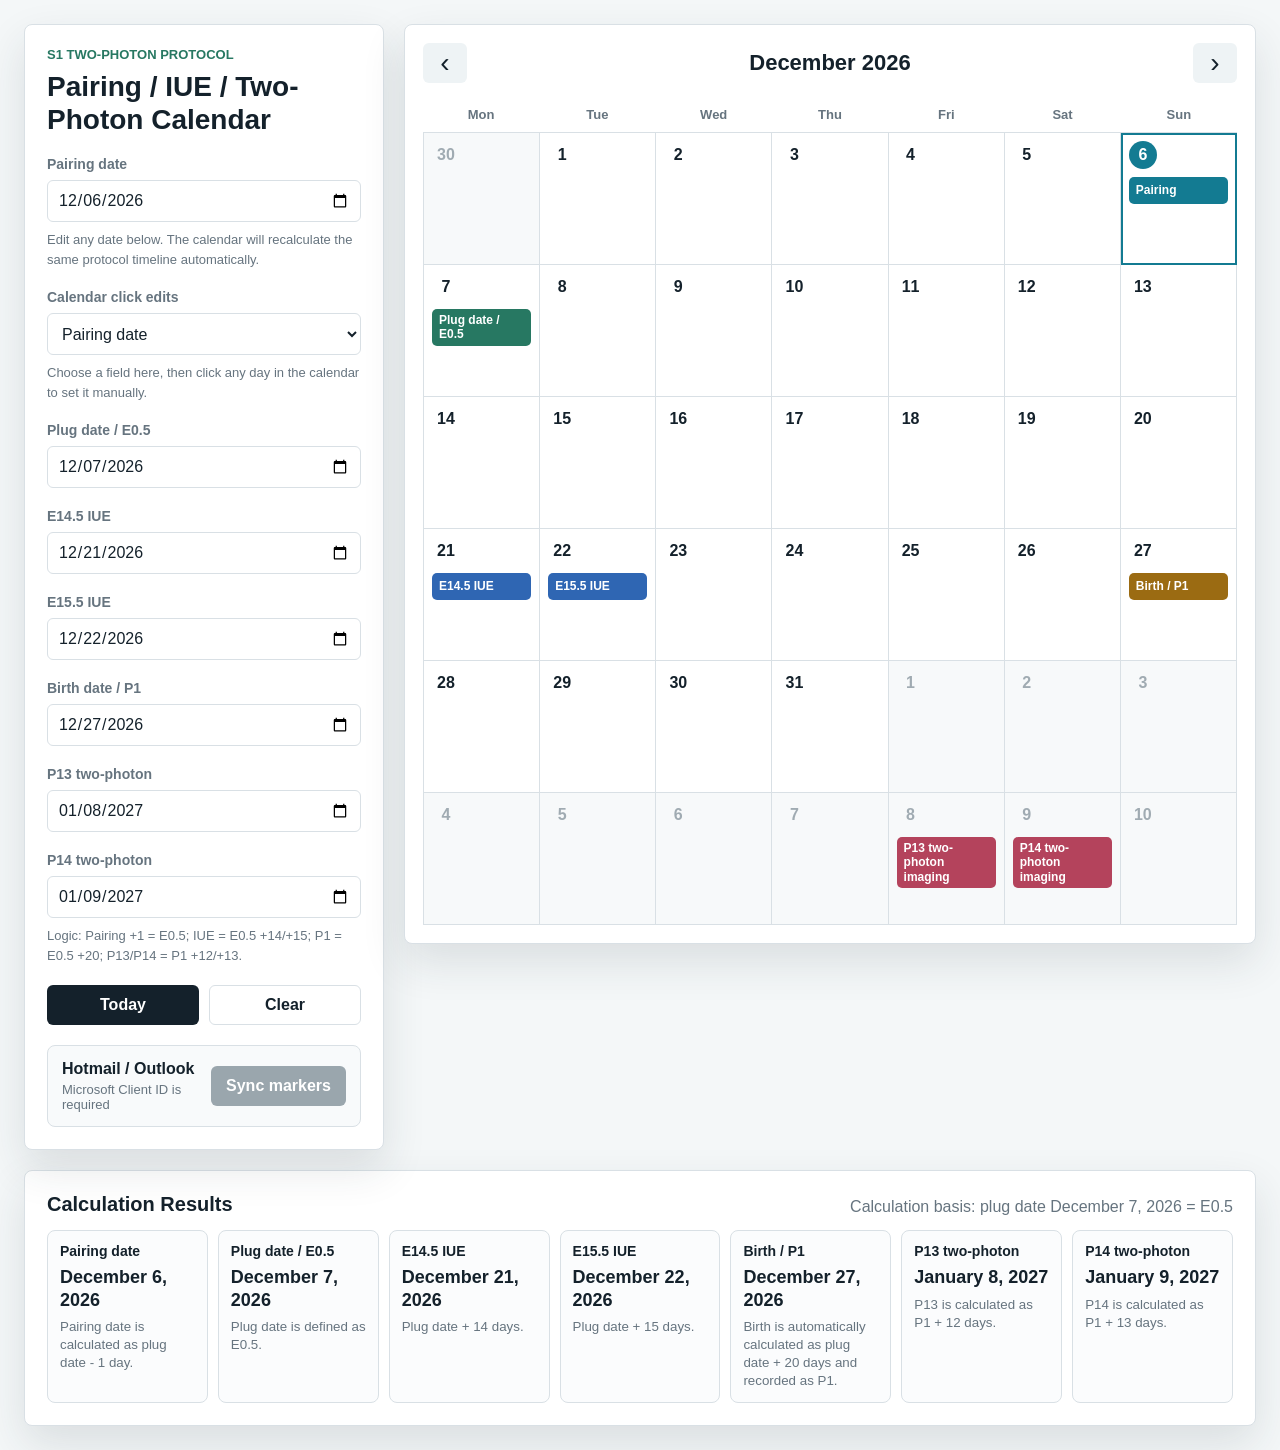
==== protocol-calendar/index.html @ c6e26c34 "Add calendar click date selection" ====
<!doctype html>
<html lang="en">
  <head>
    <meta charset="utf-8">
    <meta name="viewport" content="width=device-width, initial-scale=1">
    <title>Pairing / IUE / Two-Photon Calendar</title>
    <link rel="stylesheet" href="./style.css?v=20260629-calendarpick">
    <script defer src="https://alcdn.msauth.net/browser/2.38.4/js/msal-browser.min.js"></script>
    <script defer src="./calendar-config.js?v=20260629-calendarpick"></script>
    <script defer src="./calendar.js?v=20260629-calendarpick"></script>
  </head>
  <body>
    <main class="app-shell">
      <section class="workspace">
        <aside class="control-panel" aria-label="Experiment date settings">
          <div class="brand-block">
            <p class="eyebrow">S1 two-photon protocol</p>
            <h1>Pairing / IUE / Two-Photon Calendar</h1>
          </div>

          <div class="field-group" id="pairingField">
            <label class="field-label" for="pairingDate">Pairing date</label>
            <input class="date-input" type="date" id="pairingDate">
            <p class="hint">Edit any date below. The calendar will recalculate the same protocol timeline automatically.</p>
          </div>

          <div class="field-group">
            <label class="field-label" for="editTarget">Calendar click edits</label>
            <select class="date-input" id="editTarget">
              <option value="-1">Pairing date</option>
              <option value="0">Plug date / E0.5</option>
              <option value="14">E14.5 IUE</option>
              <option value="15">E15.5 IUE</option>
              <option value="20">Birth date / P1</option>
              <option value="32">P13 two-photon</option>
              <option value="33">P14 two-photon</option>
            </select>
            <p class="hint">Choose a field here, then click any day in the calendar to set it manually.</p>
          </div>

          <div class="field-group">
            <label class="field-label" for="plugDate">Plug date / E0.5</label>
            <input class="date-input" type="date" id="plugDate">
          </div>

          <div class="field-group">
            <label class="field-label" for="iue145Date">E14.5 IUE</label>
            <input class="date-input" type="date" id="iue145Date">
          </div>

          <div class="field-group">
            <label class="field-label" for="iue155Date">E15.5 IUE</label>
            <input class="date-input" type="date" id="iue155Date">
          </div>

          <div class="field-group">
            <label class="field-label" for="birthDate">Birth date / P1</label>
            <input class="date-input" type="date" id="birthDate">
          </div>

          <div class="field-group">
            <label class="field-label" for="p13Date">P13 two-photon</label>
            <input class="date-input" type="date" id="p13Date">
          </div>

          <div class="field-group">
            <label class="field-label" for="p14Date">P14 two-photon</label>
            <input class="date-input" type="date" id="p14Date">
            <p class="hint">Logic: Pairing +1 = E0.5; IUE = E0.5 +14/+15; P1 = E0.5 +20; P13/P14 = P1 +12/+13.</p>
          </div>

          <div class="action-row">
            <button class="primary-button" type="button" id="todayButton">Today</button>
            <button class="secondary-button" type="button" id="clearButton">Clear</button>
          </div>

          <section class="sync-panel" aria-label="Outlook calendar sync">
            <div>
              <h2>Hotmail / Outlook</h2>
              <p id="syncStatus">Not connected</p>
            </div>
            <button class="sync-button" type="button" id="syncButton">Sync markers</button>
          </section>
        </aside>

        <section class="calendar-panel" aria-label="Experiment calendar">
          <header class="calendar-toolbar">
            <button class="icon-button" type="button" id="prevMonth" aria-label="Previous month" title="Previous month">
              <span aria-hidden="true">&lsaquo;</span>
            </button>
            <h2 id="monthTitle"></h2>
            <button class="icon-button" type="button" id="nextMonth" aria-label="Next month" title="Next month">
              <span aria-hidden="true">&rsaquo;</span>
            </button>
          </header>

          <div class="weekday-grid" aria-hidden="true">
            <span>Mon</span>
            <span>Tue</span>
            <span>Wed</span>
            <span>Thu</span>
            <span>Fri</span>
            <span>Sat</span>
            <span>Sun</span>
          </div>
          <div class="calendar-grid" id="calendarGrid" aria-live="polite"></div>
        </section>
      </section>

      <section class="summary-band" aria-label="Calculation results">
        <div class="summary-header">
          <h2>Calculation Results</h2>
            <p id="basisText">Edit any protocol date to start calculation.</p>
        </div>
        <div class="result-grid" id="resultGrid"></div>
      </section>
    </main>

    <dialog class="event-dialog" id="eventDialog">
      <button class="dialog-close" type="button" id="closeDialog" aria-label="Close" title="Close">×</button>
      <p class="dialog-type" id="dialogType"></p>
      <h2 id="dialogTitle"></h2>
      <p id="dialogDate"></p>
      <p id="dialogRule"></p>
    </dialog>
  </body>
</html>
---- protocol-calendar/style.css ----
:root {
  color-scheme: light;
  --ink: #14212b;
  --muted: #66747f;
  --line: #d9e0e5;
  --paper: #ffffff;
  --wash: #f4f7f8;
  --field: #eef3f5;
  --green: #277862;
  --teal: #137b92;
  --blue: #2f66b3;
  --rose: #b4435c;
  --amber: #9b6b12;
  --shadow: 0 18px 44px rgba(31, 48, 61, 0.12);
}

* {
  box-sizing: border-box;
}

[hidden] {
  display: none !important;
}

body {
  margin: 0;
  min-height: 100vh;
  background: var(--wash);
  color: var(--ink);
  font-family: -apple-system, BlinkMacSystemFont, "Segoe UI", "PingFang SC",
    "Hiragino Sans GB", "Microsoft YaHei", sans-serif;
}

button,
input,
select {
  font: inherit;
}

.app-shell {
  width: min(1440px, 100%);
  margin: 0 auto;
  padding: 24px;
}

.workspace {
  display: grid;
  grid-template-columns: minmax(300px, 360px) minmax(0, 1fr);
  gap: 20px;
  align-items: start;
}

.control-panel,
.calendar-panel {
  background: var(--paper);
  border: 1px solid var(--line);
  box-shadow: var(--shadow);
}

.control-panel {
  display: grid;
  gap: 20px;
  padding: 22px;
  border-radius: 8px;
}

.calendar-panel {
  min-width: 0;
  padding: 18px;
  border-radius: 8px;
}

.brand-block h1,
.calendar-toolbar h2,
.summary-header h2,
.sync-panel h2,
.event-dialog h2 {
  margin: 0;
  letter-spacing: 0;
}

.brand-block h1 {
  font-size: 28px;
  line-height: 1.18;
}

.eyebrow {
  margin: 0 0 8px;
  color: var(--green);
  font-size: 13px;
  font-weight: 700;
  text-transform: uppercase;
}

.field-group {
  display: grid;
  gap: 8px;
}

.field-label {
  color: var(--muted);
  font-size: 14px;
  font-weight: 700;
}

.segmented {
  display: grid;
  grid-template-columns: 1fr 1fr;
  gap: 6px;
  padding: 5px;
  border-radius: 8px;
  background: var(--field);
}

.segmented label {
  min-width: 0;
}

.segmented input {
  position: absolute;
  opacity: 0;
  pointer-events: none;
}

.segmented span {
  display: grid;
  min-height: 38px;
  place-items: center;
  border-radius: 6px;
  color: var(--muted);
  font-weight: 700;
  cursor: pointer;
}

.segmented input:checked + span {
  background: var(--paper);
  color: var(--ink);
  box-shadow: 0 1px 7px rgba(21, 35, 45, 0.12);
}

.date-input {
  width: 100%;
  min-height: 42px;
  padding: 8px 10px;
  border: 1px solid var(--line);
  border-radius: 6px;
  background: var(--paper);
  color: var(--ink);
  cursor: pointer;
}

.date-input:focus {
  border-color: var(--teal);
  box-shadow: 0 0 0 3px rgba(19, 123, 146, 0.15);
  outline: none;
}

.hint {
  margin: 0;
  color: var(--muted);
  font-size: 13px;
  line-height: 1.5;
}

.action-row {
  display: grid;
  grid-template-columns: 1fr 1fr;
  gap: 10px;
}

.primary-button,
.secondary-button,
.sync-button,
.icon-button {
  min-height: 40px;
  border: 1px solid transparent;
  border-radius: 6px;
  cursor: pointer;
}

.primary-button,
.sync-button {
  background: var(--ink);
  color: white;
  font-weight: 700;
}

.secondary-button {
  background: var(--paper);
  border-color: var(--line);
  color: var(--ink);
  font-weight: 700;
}

.sync-panel {
  display: grid;
  grid-template-columns: 1fr auto;
  gap: 12px;
  align-items: center;
  padding: 14px;
  border: 1px solid var(--line);
  border-radius: 8px;
  background: #f8fafb;
}

.sync-panel h2 {
  font-size: 16px;
}

.sync-panel p {
  margin: 4px 0 0;
  color: var(--muted);
  font-size: 13px;
}

.sync-button {
  padding: 0 14px;
}

.sync-button:disabled {
  background: #9aa6ad;
  cursor: not-allowed;
}

.calendar-toolbar {
  display: grid;
  grid-template-columns: 44px 1fr 44px;
  gap: 10px;
  align-items: center;
  margin-bottom: 14px;
}

.calendar-toolbar h2 {
  text-align: center;
  font-size: 22px;
}

.icon-button {
  background: var(--field);
  color: var(--ink);
  font-size: 28px;
  line-height: 1;
}

.weekday-grid,
.calendar-grid {
  display: grid;
  grid-template-columns: repeat(7, minmax(0, 1fr));
}

.weekday-grid {
  color: var(--muted);
  font-size: 13px;
  font-weight: 700;
  text-align: center;
  border-bottom: 1px solid var(--line);
}

.weekday-grid span {
  padding: 10px 4px;
}

.calendar-grid {
  border-left: 1px solid var(--line);
}

.day-cell {
  min-height: 132px;
  padding: 8px;
  border-right: 1px solid var(--line);
  border-bottom: 1px solid var(--line);
  background: white;
  overflow: hidden;
  cursor: pointer;
}

.day-cell:focus {
  outline: 2px solid var(--teal);
  outline-offset: -2px;
}

.day-cell.outside {
  background: #f7f9fa;
  color: #a0abb2;
}

.day-cell.today {
  outline: 2px solid var(--teal);
  outline-offset: -2px;
}

.day-number {
  display: inline-grid;
  width: 28px;
  height: 28px;
  place-items: center;
  border-radius: 50%;
  font-weight: 800;
}

.day-cell.today .day-number {
  background: var(--teal);
  color: white;
}

.event-list {
  display: grid;
  gap: 5px;
  margin-top: 8px;
}

.event-pill {
  width: 100%;
  min-height: 27px;
  padding: 4px 7px;
  border: 0;
  border-radius: 5px;
  color: white;
  text-align: left;
  font-size: 12px;
  font-weight: 800;
  line-height: 1.2;
  cursor: pointer;
}

.event-plug {
  background: var(--green);
}

.event-iue {
  background: var(--blue);
}

.event-birth {
  background: var(--amber);
}

.event-imaging {
  background: var(--rose);
}

.event-pairing {
  background: var(--teal);
}

.summary-band {
  margin-top: 20px;
  padding: 22px;
  border: 1px solid var(--line);
  border-radius: 8px;
  background: var(--paper);
  box-shadow: var(--shadow);
}

.summary-header {
  display: flex;
  gap: 12px;
  align-items: end;
  justify-content: space-between;
  margin-bottom: 14px;
}

.summary-header h2 {
  font-size: 20px;
}

.summary-header p {
  margin: 0;
  color: var(--muted);
}

.result-grid {
  display: grid;
  grid-template-columns: repeat(7, minmax(140px, 1fr));
  gap: 10px;
}

.result-card {
  min-height: 92px;
  padding: 12px;
  border: 1px solid var(--line);
  border-radius: 8px;
  background: #fbfcfd;
}

.result-card strong {
  display: block;
  margin-bottom: 7px;
  font-size: 14px;
}

.result-card span {
  display: block;
  color: var(--ink);
  font-size: 18px;
  font-weight: 800;
  line-height: 1.25;
}

.result-card small {
  display: block;
  margin-top: 7px;
  color: var(--muted);
  line-height: 1.35;
}

.event-dialog {
  width: min(420px, calc(100% - 28px));
  border: 1px solid var(--line);
  border-radius: 8px;
  box-shadow: var(--shadow);
}

.event-dialog::backdrop {
  background: rgba(20, 33, 43, 0.34);
}

.dialog-close {
  float: right;
  width: 34px;
  height: 34px;
  border: 0;
  border-radius: 50%;
  background: var(--field);
  color: var(--ink);
  font-size: 22px;
  cursor: pointer;
}

.dialog-type {
  margin: 0 0 8px;
  color: var(--green);
  font-size: 13px;
  font-weight: 800;
  text-transform: uppercase;
}

.event-dialog h2 {
  clear: both;
  font-size: 22px;
}

.event-dialog p {
  color: var(--muted);
  line-height: 1.55;
}

@media (max-width: 1100px) {
  .workspace {
    grid-template-columns: 1fr;
  }

  .control-panel {
    grid-template-columns: repeat(2, minmax(0, 1fr));
  }

  .brand-block,
  .sync-panel {
    grid-column: 1 / -1;
  }

  .result-grid {
    grid-template-columns: repeat(3, minmax(150px, 1fr));
  }
}

@media (max-width: 720px) {
  .app-shell {
    padding: 12px;
  }

  .control-panel {
    grid-template-columns: 1fr;
    padding: 16px;
  }

  .brand-block h1 {
    font-size: 23px;
  }

  .calendar-panel {
    padding: 10px;
  }

  .calendar-toolbar h2 {
    font-size: 18px;
  }

  .day-cell {
    min-height: 94px;
    padding: 5px;
  }

  .day-number {
    width: 24px;
    height: 24px;
    font-size: 13px;
  }

  .event-pill {
    min-height: 24px;
    padding: 3px 5px;
    font-size: 11px;
  }

  .summary-header {
    display: grid;
    align-items: start;
  }

  .result-grid {
    grid-template-columns: 1fr;
  }
}
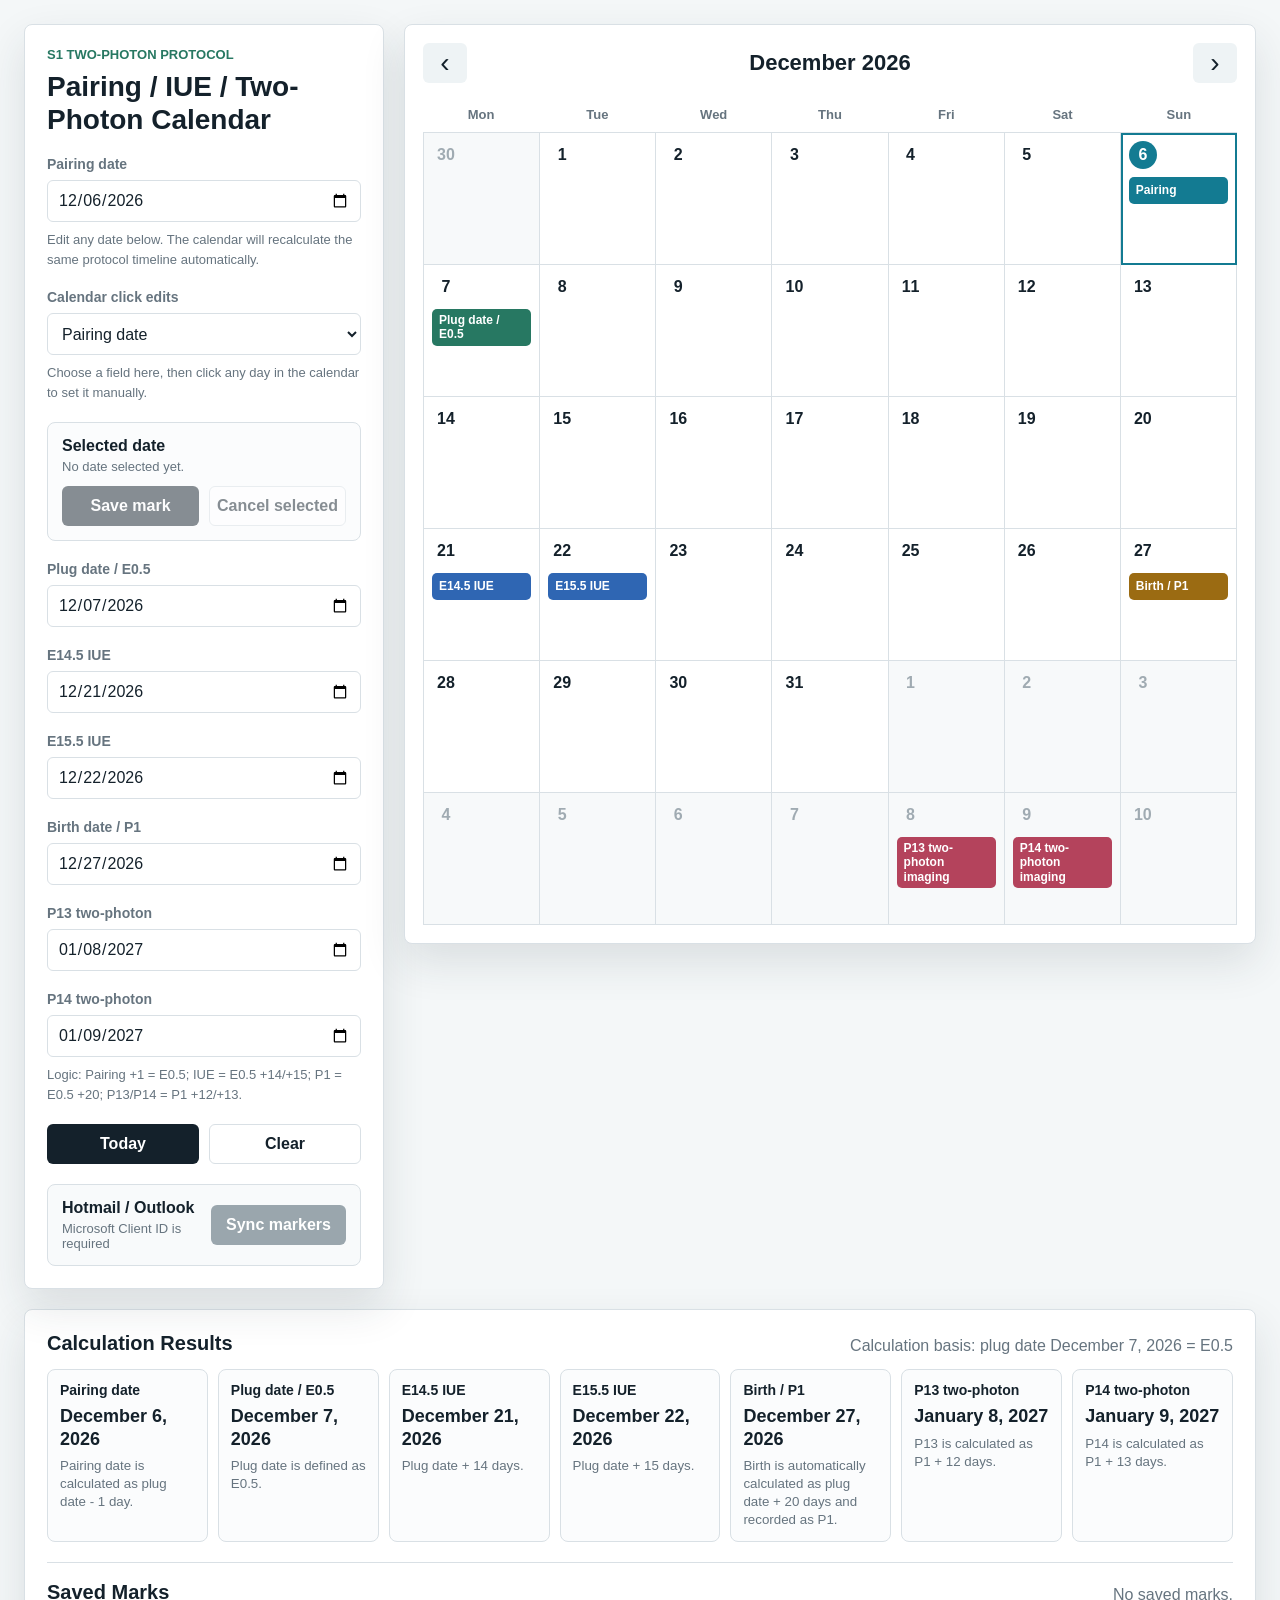
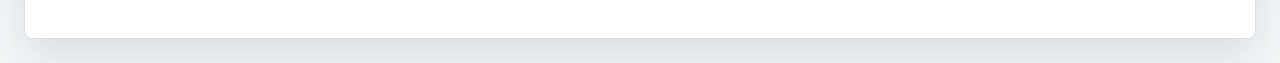
==== commit 34e5d5dc: "Add saved protocol date markers" ====
--- a/protocol-calendar/index.html
+++ b/protocol-calendar/index.html
@@ -4,10 +4,10 @@
     <meta charset="utf-8">
     <meta name="viewport" content="width=device-width, initial-scale=1">
     <title>Pairing / IUE / Two-Photon Calendar</title>
-    <link rel="stylesheet" href="./style.css?v=20260629-calendarpick">
+    <link rel="stylesheet" href="./style.css?v=20260629-savedmarks">
     <script defer src="https://alcdn.msauth.net/browser/2.38.4/js/msal-browser.min.js"></script>
-    <script defer src="./calendar-config.js?v=20260629-calendarpick"></script>
-    <script defer src="./calendar.js?v=20260629-calendarpick"></script>
+    <script defer src="./calendar-config.js?v=20260629-savedmarks"></script>
+    <script defer src="./calendar.js?v=20260629-savedmarks"></script>
   </head>
   <body>
     <main class="app-shell">
@@ -37,6 +37,17 @@
             </select>
             <p class="hint">Choose a field here, then click any day in the calendar to set it manually.</p>
           </div>
+
+          <section class="mark-panel" aria-label="Selected date marker controls">
+            <div>
+              <h2>Selected date</h2>
+              <p id="selectedDateText">No date selected yet.</p>
+            </div>
+            <div class="mark-actions">
+              <button class="primary-button" type="button" id="saveMarkButton">Save mark</button>
+              <button class="secondary-button" type="button" id="cancelMarkButton">Cancel selected</button>
+            </div>
+          </section>
 
           <div class="field-group">
             <label class="field-label" for="plugDate">Plug date / E0.5</label>
@@ -113,6 +124,13 @@
             <p id="basisText">Edit any protocol date to start calculation.</p>
         </div>
         <div class="result-grid" id="resultGrid"></div>
+        <section class="saved-section" aria-label="Saved date statistics">
+          <div class="summary-header saved-header">
+            <h2>Saved Marks</h2>
+            <p id="savedStatsText">No saved marks.</p>
+          </div>
+          <div class="saved-list" id="savedList"></div>
+        </section>
       </section>
     </main>
 
--- a/protocol-calendar/style.css
+++ b/protocol-calendar/style.css
@@ -185,6 +185,12 @@
   font-weight: 700;
 }
 
+.primary-button:disabled,
+.secondary-button:disabled {
+  opacity: 0.5;
+  cursor: not-allowed;
+}
+
 .secondary-button {
   background: var(--paper);
   border-color: var(--line);
@@ -201,6 +207,32 @@
   border: 1px solid var(--line);
   border-radius: 8px;
   background: #f8fafb;
+}
+
+.mark-panel {
+  display: grid;
+  gap: 12px;
+  padding: 14px;
+  border: 1px solid var(--line);
+  border-radius: 8px;
+  background: #fbfcfd;
+}
+
+.mark-panel h2 {
+  margin: 0;
+  font-size: 16px;
+}
+
+.mark-panel p {
+  margin: 4px 0 0;
+  color: var(--muted);
+  font-size: 13px;
+}
+
+.mark-actions {
+  display: grid;
+  grid-template-columns: 1fr 1fr;
+  gap: 10px;
 }
 
 .sync-panel h2 {
@@ -287,6 +319,14 @@
 .day-cell.today {
   outline: 2px solid var(--teal);
   outline-offset: -2px;
+}
+
+.day-cell.pending-day {
+  background: #eef9fb;
+}
+
+.day-cell.saved-day {
+  box-shadow: inset 0 0 0 2px rgba(39, 120, 98, 0.28);
 }
 
 .day-number {
@@ -323,6 +363,20 @@
   cursor: pointer;
 }
 
+.saved-pill {
+  width: 100%;
+  min-height: 24px;
+  padding: 3px 7px;
+  border: 1px solid rgba(20, 33, 43, 0.18);
+  border-radius: 5px;
+  color: white;
+  text-align: left;
+  font-size: 11px;
+  font-weight: 800;
+  line-height: 1.2;
+  cursor: pointer;
+}
+
 .event-plug {
   background: var(--green);
 }
@@ -402,6 +456,54 @@
   margin-top: 7px;
   color: var(--muted);
   line-height: 1.35;
+}
+
+.saved-section {
+  margin-top: 20px;
+  padding-top: 18px;
+  border-top: 1px solid var(--line);
+}
+
+.saved-header {
+  margin-bottom: 12px;
+}
+
+.saved-list {
+  display: grid;
+  grid-template-columns: repeat(auto-fit, minmax(210px, 1fr));
+  gap: 10px;
+}
+
+.saved-item {
+  display: grid;
+  grid-template-columns: 1fr auto;
+  gap: 4px 10px;
+  align-items: center;
+  padding: 10px;
+  border: 1px solid var(--line);
+  border-radius: 8px;
+  background: #fbfcfd;
+}
+
+.saved-item strong,
+.saved-item span {
+  min-width: 0;
+}
+
+.saved-item span {
+  color: var(--muted);
+}
+
+.saved-item button {
+  grid-row: 1 / span 2;
+  grid-column: 2;
+  min-height: 32px;
+  padding: 0 10px;
+  border: 1px solid var(--line);
+  border-radius: 6px;
+  background: white;
+  color: var(--ink);
+  cursor: pointer;
 }
 
 .event-dialog {
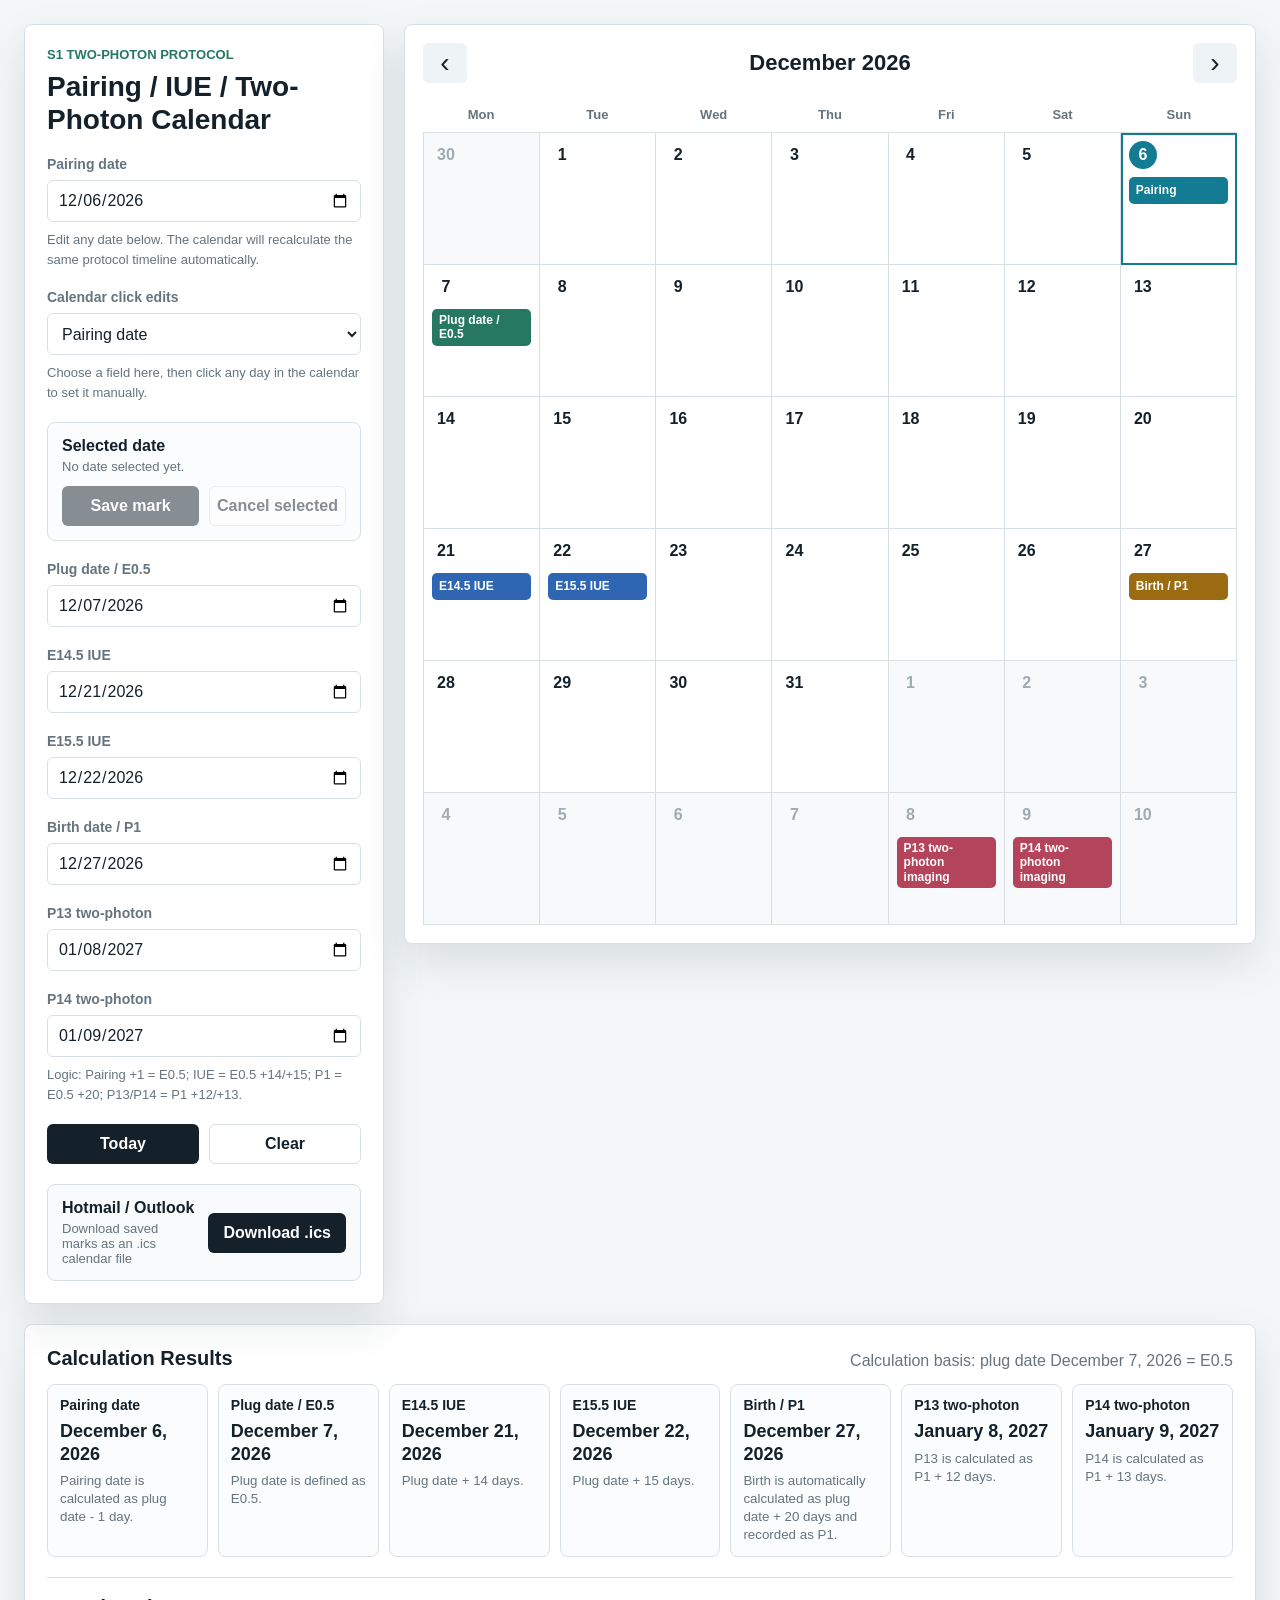
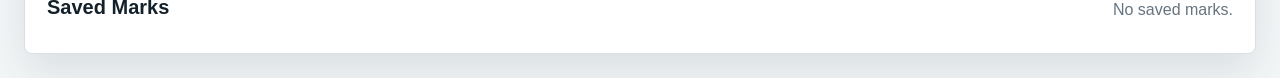
==== commit 238faf76: "Add marker download and saved mark navigation" ====
--- a/protocol-calendar/index.html
+++ b/protocol-calendar/index.html
@@ -4,10 +4,10 @@
     <meta charset="utf-8">
     <meta name="viewport" content="width=device-width, initial-scale=1">
     <title>Pairing / IUE / Two-Photon Calendar</title>
-    <link rel="stylesheet" href="./style.css?v=20260629-savedmarks">
+    <link rel="stylesheet" href="./style.css?v=20260629-downloadmarks">
     <script defer src="https://alcdn.msauth.net/browser/2.38.4/js/msal-browser.min.js"></script>
-    <script defer src="./calendar-config.js?v=20260629-savedmarks"></script>
-    <script defer src="./calendar.js?v=20260629-savedmarks"></script>
+    <script defer src="./calendar-config.js?v=20260629-downloadmarks"></script>
+    <script defer src="./calendar.js?v=20260629-downloadmarks"></script>
   </head>
   <body>
     <main class="app-shell">
--- a/protocol-calendar/style.css
+++ b/protocol-calendar/style.css
@@ -483,6 +483,14 @@
   border: 1px solid var(--line);
   border-radius: 8px;
   background: #fbfcfd;
+  cursor: pointer;
+}
+
+.saved-item:focus,
+.saved-item:hover {
+  border-color: var(--teal);
+  box-shadow: 0 0 0 3px rgba(19, 123, 146, 0.12);
+  outline: none;
 }
 
 .saved-item strong,
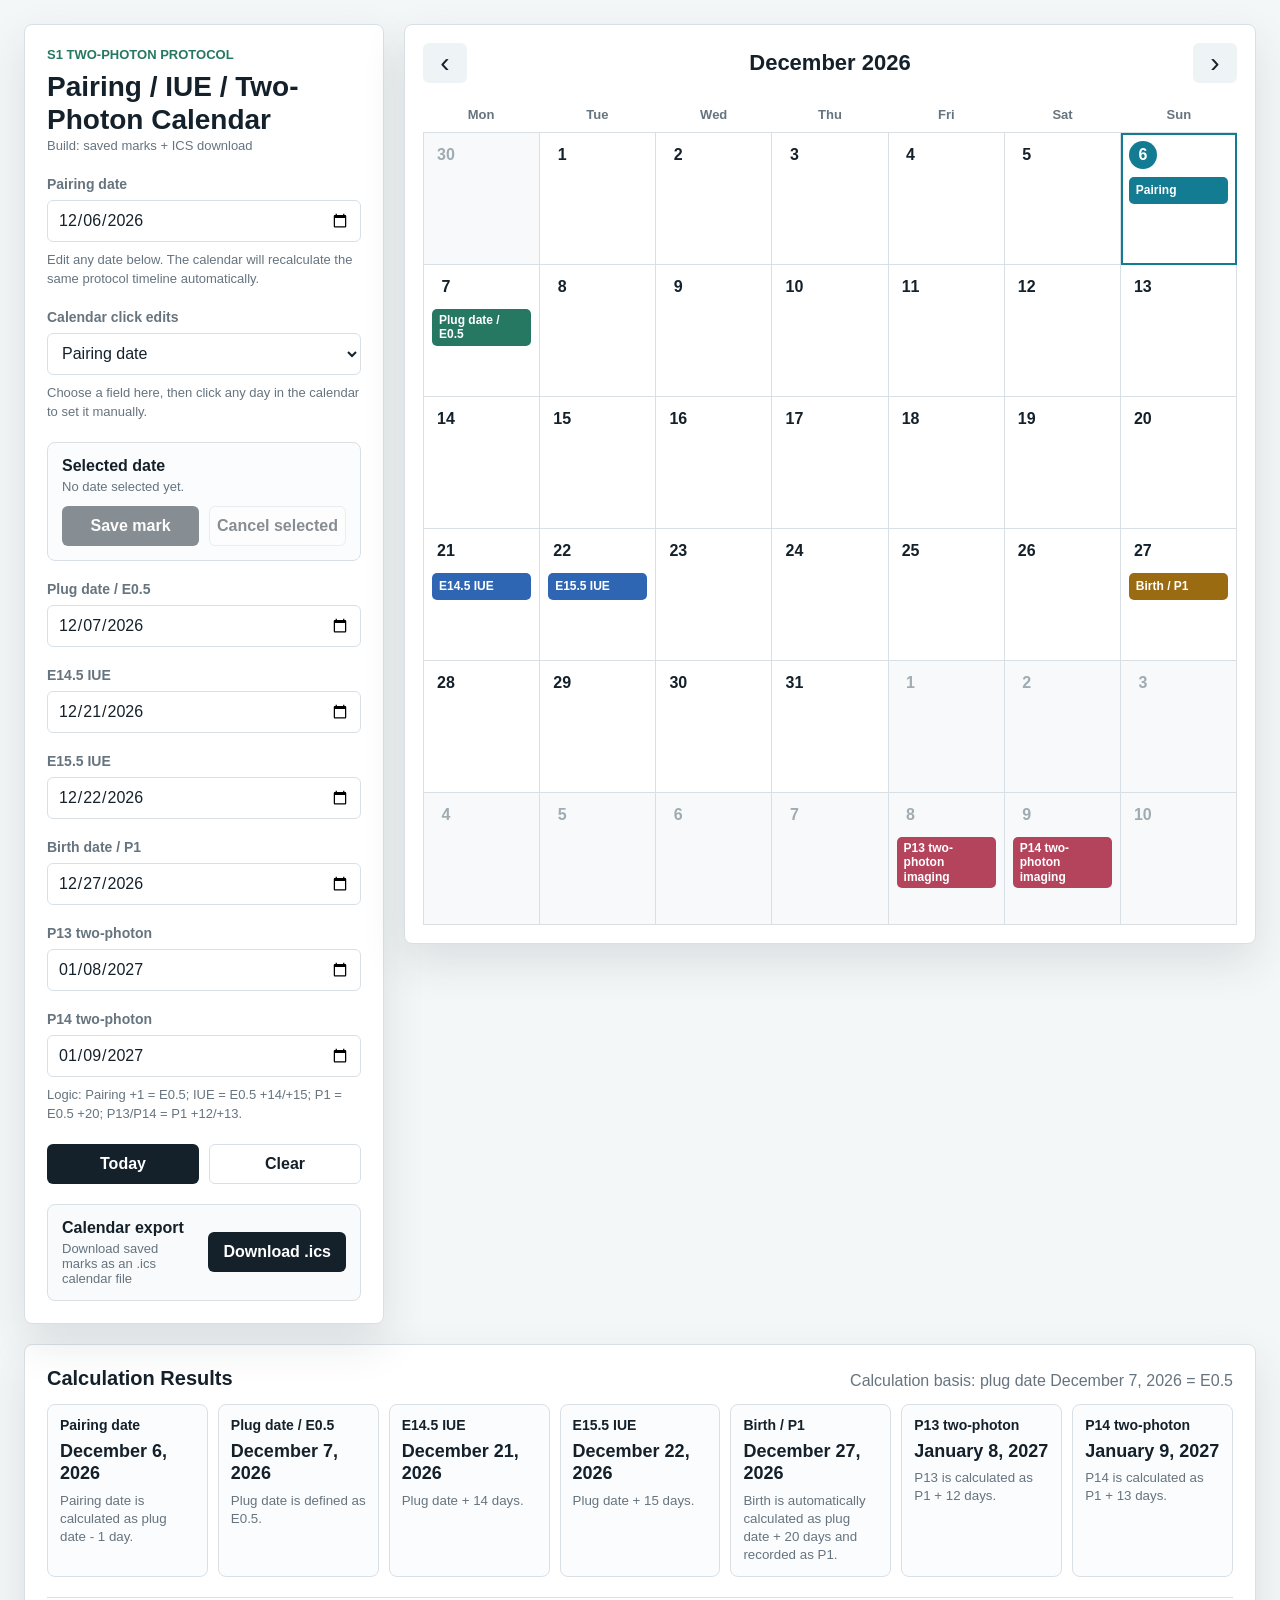
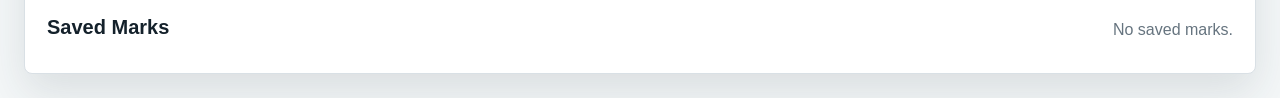
==== commit b2c125d6: "Clarify calendar export controls" ====
--- a/protocol-calendar/index.html
+++ b/protocol-calendar/index.html
@@ -16,6 +16,7 @@
           <div class="brand-block">
             <p class="eyebrow">S1 two-photon protocol</p>
             <h1>Pairing / IUE / Two-Photon Calendar</h1>
+            <p class="hint">Build: saved marks + ICS download</p>
           </div>
 
           <div class="field-group" id="pairingField">
@@ -87,10 +88,10 @@
 
           <section class="sync-panel" aria-label="Outlook calendar sync">
             <div>
-              <h2>Hotmail / Outlook</h2>
-              <p id="syncStatus">Not connected</p>
+              <h2>Calendar export</h2>
+              <p id="syncStatus">Download protocol dates as an .ics calendar file</p>
             </div>
-            <button class="sync-button" type="button" id="syncButton">Sync markers</button>
+            <button class="sync-button" type="button" id="syncButton">Download .ics</button>
           </section>
         </aside>
 
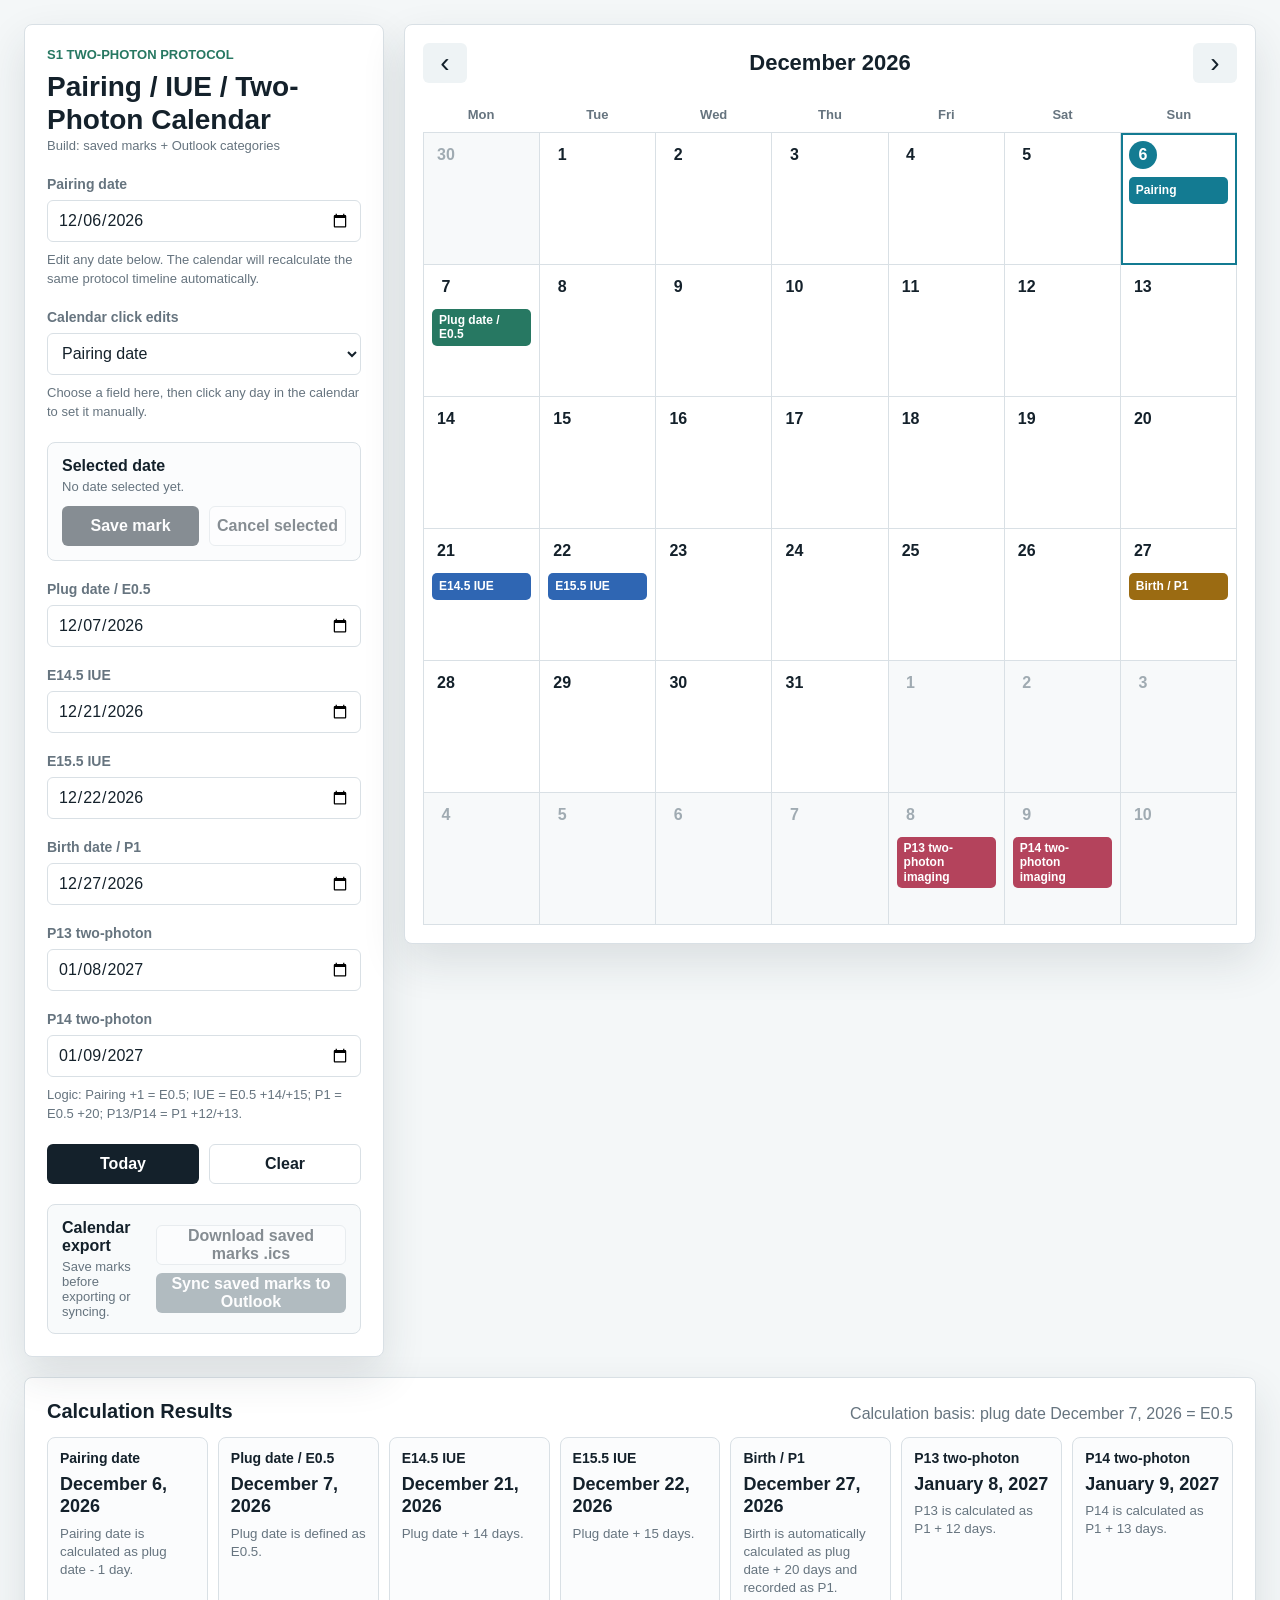
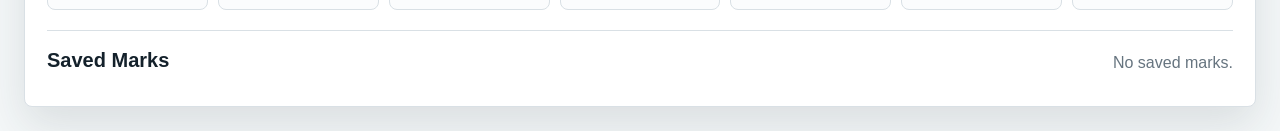
==== commit 4d52ee1e: "Add Outlook sync for saved protocol marks" ====
--- a/protocol-calendar/index.html
+++ b/protocol-calendar/index.html
@@ -4,10 +4,10 @@
     <meta charset="utf-8">
     <meta name="viewport" content="width=device-width, initial-scale=1">
     <title>Pairing / IUE / Two-Photon Calendar</title>
-    <link rel="stylesheet" href="./style.css?v=20260629-downloadmarks">
+    <link rel="stylesheet" href="./style.css?v=20260708-outlook-sync">
     <script defer src="https://alcdn.msauth.net/browser/2.38.4/js/msal-browser.min.js"></script>
-    <script defer src="./calendar-config.js?v=20260629-downloadmarks"></script>
-    <script defer src="./calendar.js?v=20260629-downloadmarks"></script>
+    <script defer src="./calendar-config.js?v=20260708-outlook-sync"></script>
+    <script defer src="./calendar.js?v=20260708-outlook-sync"></script>
   </head>
   <body>
     <main class="app-shell">
@@ -16,7 +16,7 @@
           <div class="brand-block">
             <p class="eyebrow">S1 two-photon protocol</p>
             <h1>Pairing / IUE / Two-Photon Calendar</h1>
-            <p class="hint">Build: saved marks + ICS download</p>
+            <p class="hint">Build: saved marks + Outlook categories</p>
           </div>
 
           <div class="field-group" id="pairingField">
@@ -89,9 +89,12 @@
           <section class="sync-panel" aria-label="Outlook calendar sync">
             <div>
               <h2>Calendar export</h2>
-              <p id="syncStatus">Download protocol dates as an .ics calendar file</p>
+              <p id="syncStatus">Save marks before exporting or syncing.</p>
             </div>
-            <button class="sync-button" type="button" id="syncButton">Download .ics</button>
+            <div class="sync-actions">
+              <button class="secondary-button" type="button" id="downloadIcsButton">Download saved marks .ics</button>
+              <button class="sync-button" type="button" id="syncButton">Sync saved marks to Outlook</button>
+            </div>
           </section>
         </aside>
 
--- a/protocol-calendar/style.css
+++ b/protocol-calendar/style.css
@@ -200,7 +200,7 @@
 
 .sync-panel {
   display: grid;
-  grid-template-columns: 1fr auto;
+  grid-template-columns: minmax(0, 1fr) minmax(190px, 0.9fr);
   gap: 12px;
   align-items: center;
   padding: 14px;
@@ -245,12 +245,18 @@
   font-size: 13px;
 }
 
+.sync-actions {
+  display: grid;
+  gap: 8px;
+}
+
 .sync-button {
   padding: 0 14px;
 }
 
 .sync-button:disabled {
   background: #9aa6ad;
+  opacity: 0.75;
   cursor: not-allowed;
 }
 
@@ -621,4 +627,8 @@
   .result-grid {
     grid-template-columns: 1fr;
   }
-}
+
+  .sync-panel {
+    grid-template-columns: 1fr;
+  }
+}
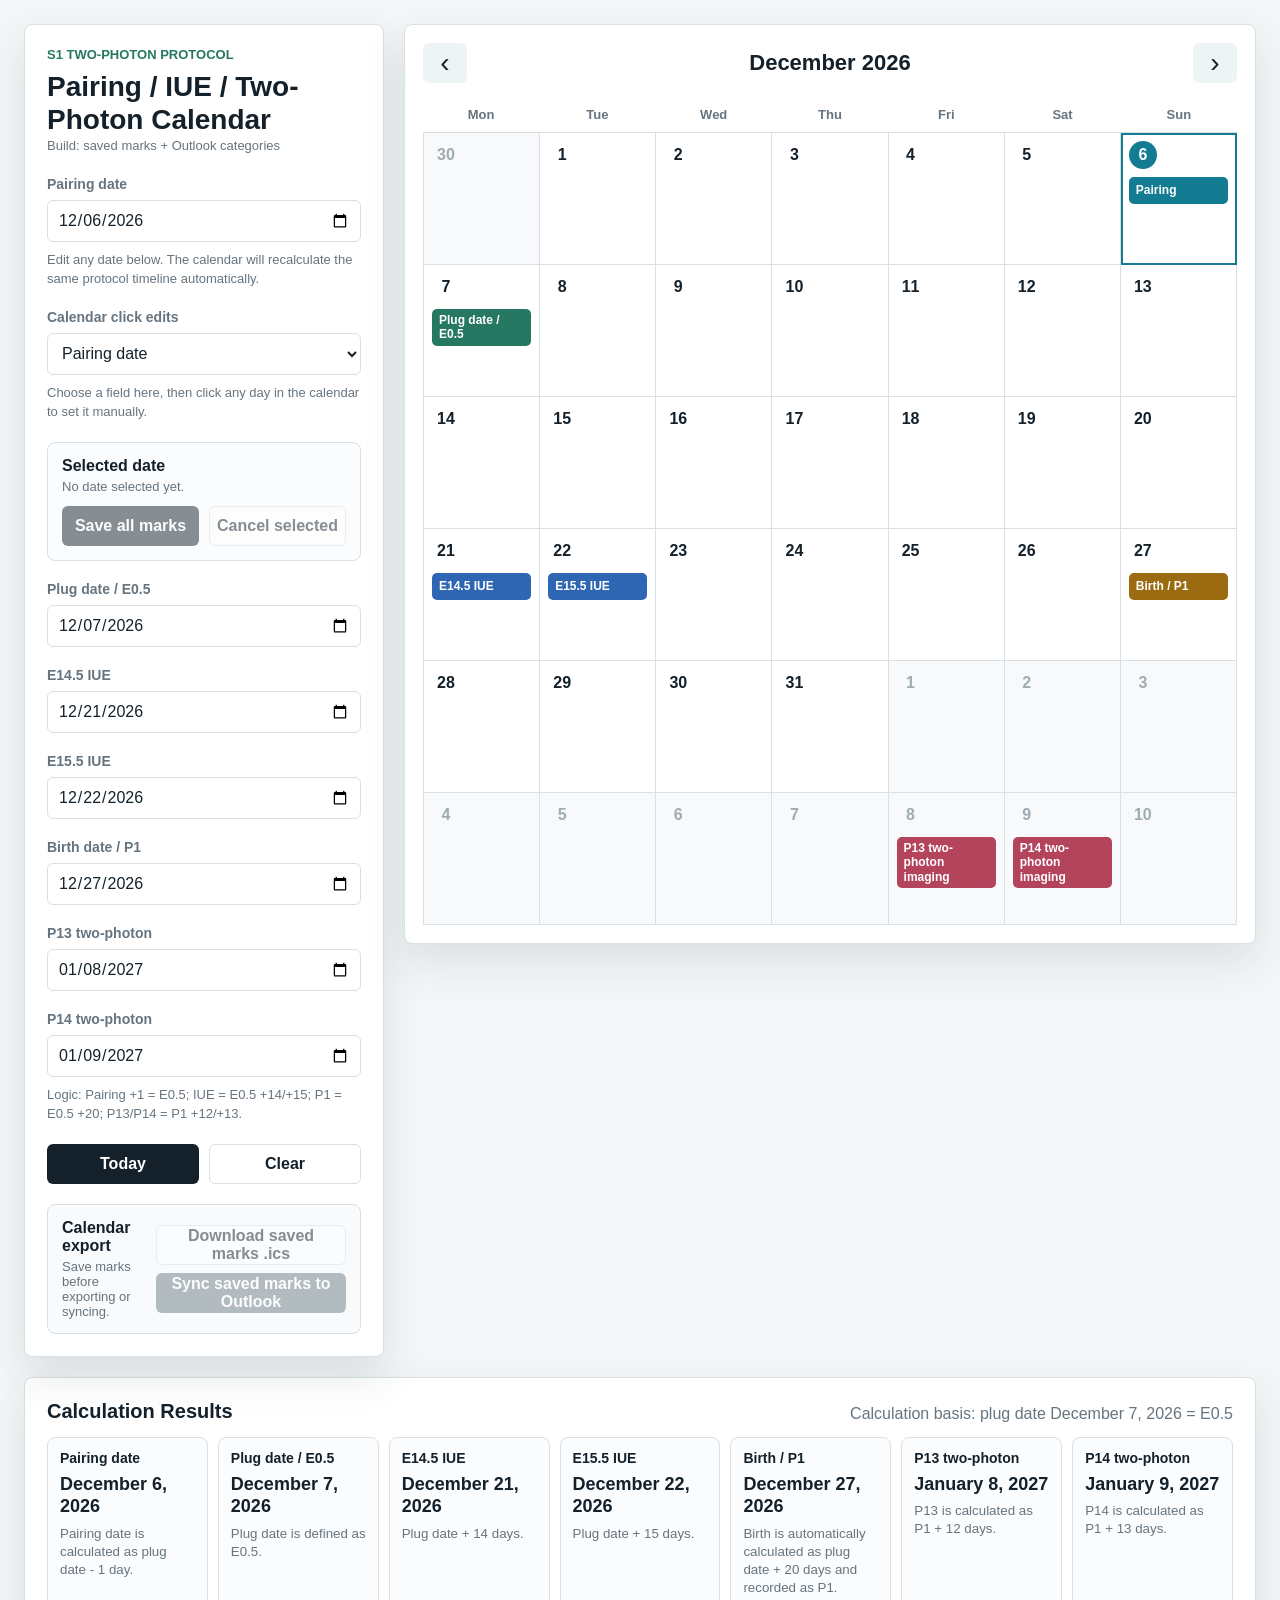
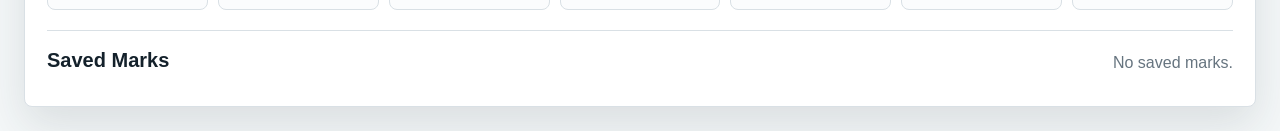
==== commit 6b7c7a4b: "Save complete protocol mark sets" ====
--- a/protocol-calendar/index.html
+++ b/protocol-calendar/index.html
@@ -4,10 +4,10 @@
     <meta charset="utf-8">
     <meta name="viewport" content="width=device-width, initial-scale=1">
     <title>Pairing / IUE / Two-Photon Calendar</title>
-    <link rel="stylesheet" href="./style.css?v=20260708-outlook-sync">
+    <link rel="stylesheet" href="./style.css?v=20260708-save-all-marks">
     <script defer src="https://alcdn.msauth.net/browser/2.38.4/js/msal-browser.min.js"></script>
-    <script defer src="./calendar-config.js?v=20260708-outlook-sync"></script>
-    <script defer src="./calendar.js?v=20260708-outlook-sync"></script>
+    <script defer src="./calendar-config.js?v=20260708-save-all-marks"></script>
+    <script defer src="./calendar.js?v=20260708-save-all-marks"></script>
   </head>
   <body>
     <main class="app-shell">
@@ -45,7 +45,7 @@
               <p id="selectedDateText">No date selected yet.</p>
             </div>
             <div class="mark-actions">
-              <button class="primary-button" type="button" id="saveMarkButton">Save mark</button>
+              <button class="primary-button" type="button" id="saveMarkButton">Save all marks</button>
               <button class="secondary-button" type="button" id="cancelMarkButton">Cancel selected</button>
             </div>
           </section>
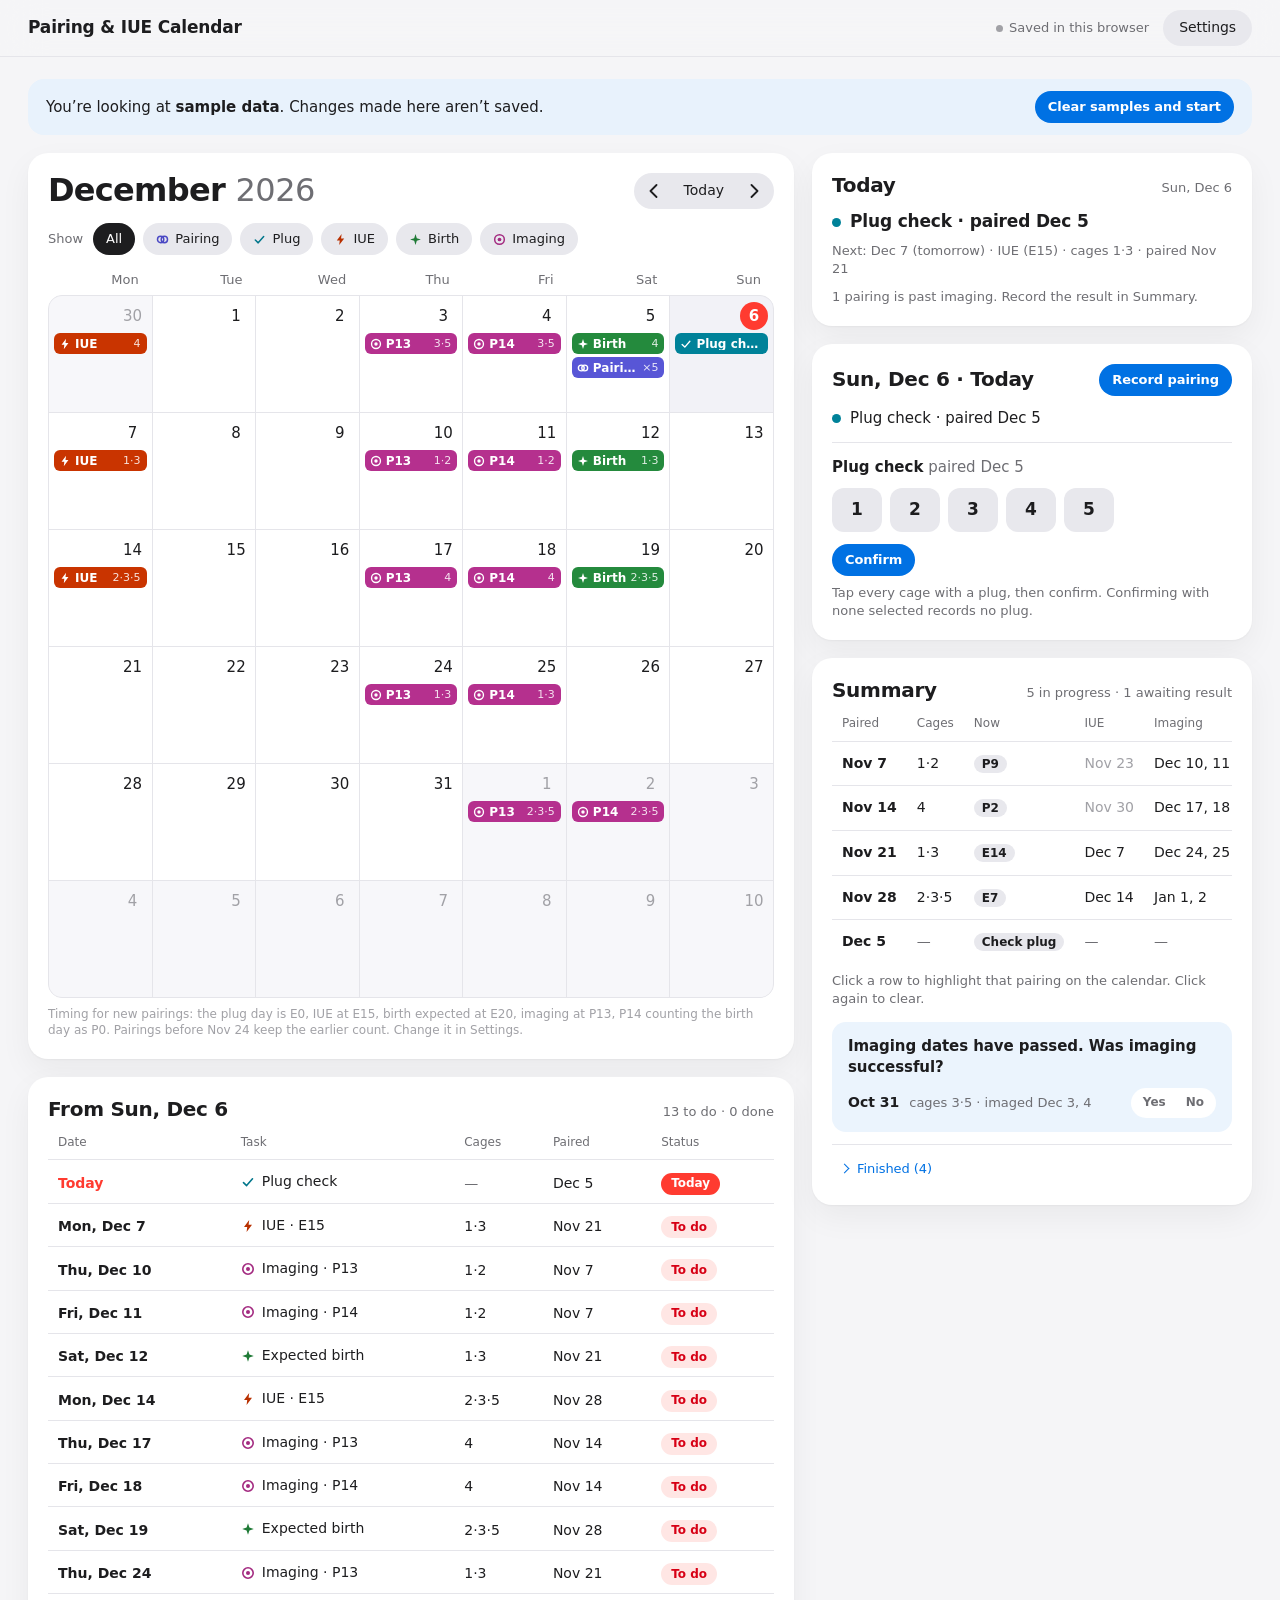
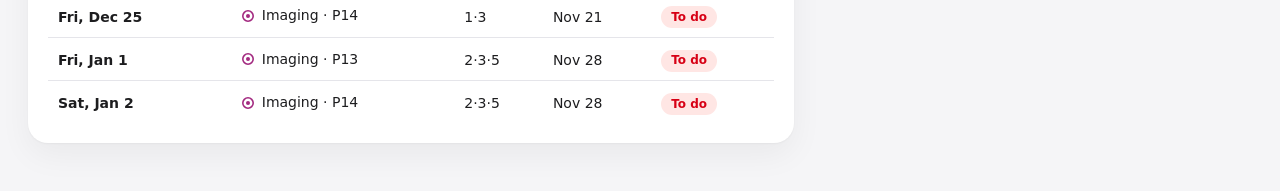
==== commit e7d89ca9: "Replace protocol calendar with the Pairing & IUE Calendar Single-file page: month calendar with type" ====
--- a/protocol-calendar/index.html
+++ b/protocol-calendar/index.html
@@ -1,149 +1,1419 @@
-<!doctype html>
+<!DOCTYPE html>
 <html lang="en">
-  <head>
-    <meta charset="utf-8">
-    <meta name="viewport" content="width=device-width, initial-scale=1">
-    <title>Pairing / IUE / Two-Photon Calendar</title>
-    <link rel="stylesheet" href="./style.css?v=20260708-save-all-marks">
-    <script defer src="https://alcdn.msauth.net/browser/2.38.4/js/msal-browser.min.js"></script>
-    <script defer src="./calendar-config.js?v=20260708-save-all-marks"></script>
-    <script defer src="./calendar.js?v=20260708-save-all-marks"></script>
-  </head>
-  <body>
-    <main class="app-shell">
-      <section class="workspace">
-        <aside class="control-panel" aria-label="Experiment date settings">
-          <div class="brand-block">
-            <p class="eyebrow">S1 two-photon protocol</p>
-            <h1>Pairing / IUE / Two-Photon Calendar</h1>
-            <p class="hint">Build: saved marks + Outlook categories</p>
+<head>
+<meta charset="utf-8">
+<meta name="viewport" content="width=device-width, initial-scale=1">
+<title>Pairing &amp; IUE Calendar</title>
+<style>
+:root{
+  /* Apple-style: system type, soft gray canvas, white rounded cards, hairlines, blue for controls, red for today.
+     Color fills are reserved for mating groups. PC: calendar + 440px rail; phone: one column. */
+  --bg:#f5f5f7; --surface:#ffffff; --fill:#f2f2f7; --fill-2:#e8e8ed;
+  --ink:#1d1d1f; --muted:#6e6e73; --faint:#a1a1a6;
+  --line:#e5e5ea; --line-strong:#d2d2d7;
+  --accent:#0071e3; --today:#ff3b30; --danger:#d70015;
+  --bar:rgba(245,245,247,.72);
+  --shadow:0 1px 2px rgba(0,0,0,.04),0 12px 32px rgba(0,0,0,.05);
+  --g0c:#5856d6; --g0t:#4a48c4;
+  --g1c:#c93400; --g1t:#b83000;
+  --g2c:#008299; --g2t:#00768b;
+  --g3c:#b5308e; --g3t:#a32a80;
+  --g4c:#248a3d; --g4t:#1f7a36;
+  --g5c:#a66a00; --g5t:#8f5b00;
+  --tint:15%;
+  --font:-apple-system,BlinkMacSystemFont,"SF Pro Text","SF Pro Display","Helvetica Neue","PingFang SC","Hiragino Sans GB","Segoe UI","Microsoft YaHei UI","Microsoft YaHei",sans-serif;
+  --ease:cubic-bezier(.25,.8,.25,1);
+  color-scheme:light;
+}
+@media (prefers-color-scheme:dark){
+  :root:not([data-theme="light"]){
+    --bg:#000000; --surface:#1c1c1e; --fill:#2c2c2e; --fill-2:#3a3a3c;
+    --ink:#f5f5f7; --muted:#a1a1a6; --faint:#636366;
+    --line:#2f2f31; --line-strong:#48484a;
+    --accent:#0a84ff; --today:#ff453a; --danger:#ff6961;
+    --bar:rgba(0,0,0,.66);
+    --shadow:0 1px 2px rgba(0,0,0,.5);
+    --g0t:#9f9dff; --g1t:#ffa07a; --g2t:#5ccde6; --g3t:#f291d6; --g4t:#66d982; --g5t:#f0c05a;
+    --tint:26%;
+    color-scheme:dark;
+  }
+}
+:root[data-theme="dark"]{
+  --bg:#000000; --surface:#1c1c1e; --fill:#2c2c2e; --fill-2:#3a3a3c;
+  --ink:#f5f5f7; --muted:#a1a1a6; --faint:#636366;
+  --line:#2f2f31; --line-strong:#48484a;
+  --accent:#0a84ff; --today:#ff453a; --danger:#ff6961;
+  --bar:rgba(0,0,0,.66);
+  --shadow:0 1px 2px rgba(0,0,0,.5);
+  --g0t:#9f9dff; --g1t:#ffa07a; --g2t:#5ccde6; --g3t:#f291d6; --g4t:#66d982; --g5t:#f0c05a;
+  --tint:26%;
+  color-scheme:dark;
+}
+.g0{--gc:var(--g0c);--gt:var(--g0t)} .g1{--gc:var(--g1c);--gt:var(--g1t)} .g2{--gc:var(--g2c);--gt:var(--g2t)}
+.g3{--gc:var(--g3c);--gt:var(--g3t)} .g4{--gc:var(--g4c);--gt:var(--g4t)} .g5{--gc:var(--g5c);--gt:var(--g5t)}
+
+*{box-sizing:border-box}
+[hidden]{display:none!important}
+html{-webkit-text-size-adjust:100%}
+body{margin:0;background:var(--bg);color:var(--ink);font-family:var(--font);font-size:15px;line-height:1.47;-webkit-font-smoothing:antialiased;-moz-osx-font-smoothing:grayscale}
+button,input{font:inherit;color:inherit}
+h1,h2,h3,p{margin:0}
+.num{font-variant-numeric:tabular-nums}
+.muted{color:var(--muted)} .faint{color:var(--faint)}
+:focus-visible{outline:3px solid color-mix(in srgb,var(--accent) 55%,transparent);outline-offset:2px}
+
+/* top bar */
+.bar{position:sticky;top:0;z-index:20;background:var(--bar);-webkit-backdrop-filter:saturate(180%) blur(20px);backdrop-filter:saturate(180%) blur(20px);border-bottom:1px solid var(--line)}
+.bar-in{max-width:1480px;margin:0 auto;padding:10px 28px;display:flex;align-items:center;justify-content:space-between;gap:16px;min-height:56px}
+.bar h1{font-size:19px;font-weight:600;letter-spacing:-.01em}
+.top-actions{display:flex;align-items:center;gap:14px;min-width:0}
+.sync{font-size:13px;color:var(--muted);display:inline-flex;align-items:center;gap:6px;min-width:0}
+.sync i{width:7px;height:7px;border-radius:50%;background:var(--faint);display:inline-block;flex:none}
+.sync.ok i{background:#34c759} .sync.bad i{background:var(--today)}
+
+.page{max-width:1480px;margin:0 auto;padding:22px 28px 48px;display:flex;flex-direction:column;gap:18px}
+
+.btn{height:36px;padding:0 16px;border:none;border-radius:980px;background:var(--fill-2);font-size:14px;font-weight:500;cursor:pointer;white-space:nowrap;transition:background-color .2s var(--ease),transform .12s var(--ease),opacity .2s var(--ease)}
+.btn:hover{background:var(--line-strong)}
+.btn:active{transform:scale(.97)}
+.btn.primary{background:var(--accent);color:#fff}
+.btn.primary:hover{background:var(--accent);opacity:.88}
+.btn.quiet{background:transparent;color:var(--accent);padding:0 10px}
+.btn.quiet:hover{background:var(--fill)}
+.btn.danger{background:color-mix(in srgb,var(--danger) 12%,var(--surface));color:var(--danger)}
+.btn.danger:hover{background:color-mix(in srgb,var(--danger) 20%,var(--surface))}
+.btn.small{height:32px;font-size:13px;padding:0 13px}
+.icon-btn{width:32px;height:32px;padding:0;display:inline-grid;place-items:center;font-size:20px;line-height:1;color:var(--muted)}
+
+.banner{display:flex;align-items:center;justify-content:space-between;gap:12px;flex-wrap:wrap;padding:12px 18px;border-radius:16px;background:color-mix(in srgb,var(--accent) 9%,var(--surface));font-size:14px}
+
+.layout{display:grid;grid-template-columns:minmax(0,1fr) 440px;gap:18px;align-items:start}
+.card{background:var(--surface);border-radius:20px;padding:20px;box-shadow:var(--shadow)}
+.card h2{font-size:13px;font-weight:600;color:var(--muted);margin-bottom:10px}
+.rail{display:flex;flex-direction:column;gap:18px;min-width:0}
+
+/* calendar */
+.cal-head{display:flex;align-items:center;justify-content:space-between;gap:12px;flex-wrap:wrap;margin-bottom:14px}
+.cal-title{font-size:28px;line-height:1.15;letter-spacing:-.02em;font-weight:700}
+.cal-title .yr{font-weight:400;color:var(--muted)}
+.cal-tools{display:flex;align-items:center;gap:12px;flex-wrap:wrap}
+.seg{display:inline-flex;background:var(--fill-2);border-radius:980px;padding:2px}
+.seg-btn{height:32px;min-width:36px;padding:0 12px;border:none;border-radius:980px;background:transparent;font-size:14px;font-weight:500;cursor:pointer;display:inline-grid;place-items:center;transition:background-color .2s var(--ease),transform .12s var(--ease)}
+.seg-btn:hover{background:var(--surface)}
+.seg-btn:active{transform:scale(.95)}
+.seg-btn svg{width:9px;height:14px;display:block}
+.focus-chip{display:inline-flex;align-items:center;gap:6px;height:32px;padding:0 5px 0 13px;border-radius:980px;font-size:13px;font-weight:500;background:color-mix(in srgb,var(--gc) var(--tint),var(--surface));color:var(--gt);animation:rise .25s var(--ease)}
+.focus-chip button{width:22px;height:22px;border:none;border-radius:50%;background:transparent;color:inherit;cursor:pointer;font-size:15px;line-height:1;transition:background-color .2s var(--ease)}
+.focus-chip button:hover{background:color-mix(in srgb,var(--gc) 22%,transparent)}
+.wd{display:grid;grid-template-columns:repeat(7,minmax(0,1fr));font-size:12px;font-weight:500;color:var(--muted);text-align:right;padding:0 0 6px}
+.wd span{padding-right:13px}
+.grid{display:grid;grid-template-columns:repeat(7,minmax(0,1fr));gap:1px;background:var(--line);border:1px solid var(--line);border-radius:14px;overflow:hidden}
+.grid.swap{animation:rise .3s var(--ease)}
+.cell{position:relative;border:none;background:var(--surface);min-height:108px;padding:6px;display:flex;flex-direction:column;gap:3px;align-items:stretch;text-align:left;cursor:pointer;min-width:0;transition:background-color .18s var(--ease)}
+.cell:hover{background:var(--fill)}
+.cell.out{background:color-mix(in srgb,var(--fill) 60%,var(--surface))}
+.cell.out .dn{color:var(--faint)}
+.cell.sel{background:var(--fill)}
+.cell.span{background:color-mix(in srgb,var(--gc) 7%,var(--surface))}
+.cell.hit{background:color-mix(in srgb,var(--gc) 19%,var(--surface))}
+.cell.hit::after{content:"";position:absolute;inset:3px;border-radius:10px;box-shadow:inset 0 0 0 2px var(--gc);pointer-events:none}
+.dn{display:inline-grid;place-items:center;align-self:flex-end;width:26px;height:26px;border-radius:50%;font-size:14px;font-variant-numeric:tabular-nums;flex:none;transition:background-color .18s var(--ease),color .18s var(--ease)}
+.cell.sel .dn{background:var(--ink);color:var(--surface);font-weight:600}
+.cell.today .dn{background:var(--today);color:#fff;font-weight:600}
+.legend{display:flex;flex-wrap:wrap;gap:6px 18px;margin-top:14px;font-size:12px;color:var(--muted);align-items:center}
+.legend span{display:inline-flex;align-items:center;gap:6px}
+.footnote{margin-top:8px;font-size:12px;color:var(--faint)}
+
+/* rail */
+.list{list-style:none;margin:0;padding:0;display:flex;flex-direction:column;gap:8px}
+.list li{display:flex;gap:9px;align-items:baseline}
+.dot{width:9px;height:9px;border-radius:50%;background:var(--gc);display:inline-block;flex:none}
+.big{font-size:19px;font-weight:600;letter-spacing:-.01em;line-height:1.3}
+.day-head{display:flex;align-items:center;justify-content:space-between;gap:10px;flex-wrap:wrap;margin-bottom:12px}
+.block{border-top:1px solid var(--line);padding-top:14px;margin-top:14px}
+.chips{display:flex;flex-wrap:wrap;gap:8px;margin-top:10px}
+.chip{min-width:50px;height:44px;padding:0 14px;border:none;border-radius:12px;background:var(--fill-2);cursor:pointer;font-size:16px;font-weight:600;transition:background-color .2s var(--ease),color .2s var(--ease),transform .12s var(--ease),box-shadow .2s var(--ease)}
+.chip:hover{background:var(--line-strong)}
+.chip:active{transform:scale(.94)}
+.chip[aria-pressed="true"]{background:var(--gc);color:#fff;box-shadow:0 4px 12px color-mix(in srgb,var(--gc) 35%,transparent)}
+.hint{font-size:13px;color:var(--muted)}
+
+.tbl-wrap{overflow-x:auto}
+table.sum{width:100%;border-collapse:separate;border-spacing:0;font-size:14px;font-variant-numeric:tabular-nums}
+table.sum th{font-size:12px;font-weight:500;color:var(--muted);text-align:left;padding:0 10px 8px;white-space:nowrap}
+table.sum td{padding:11px 10px;border-top:1px solid var(--line);vertical-align:middle;transition:background-color .18s var(--ease)}
+table.sum td.nw{white-space:nowrap}
+tr.row{cursor:pointer}
+tr.row:hover td{background:var(--fill)}
+tr.row.on td{background:color-mix(in srgb,var(--gc) var(--tint),var(--surface));border-top-color:transparent}
+tr.row.on + tr.row td{border-top-color:transparent}
+tr.row.on td:first-child{border-radius:10px 0 0 10px}
+tr.row.on td:last-child{border-radius:0 10px 10px 0}
+tr.row:focus-visible{outline-offset:-3px}
+.mate{display:inline-flex;align-items:center;gap:8px;font-weight:600}
+.age{font-size:12px;font-weight:600;padding:2px 8px;border-radius:980px;background:var(--fill-2);white-space:nowrap}
+tr.row.on .age{background:color-mix(in srgb,var(--gc) 20%,var(--surface));color:var(--gt)}
+.past{color:var(--faint)}
+.now{font-weight:600;color:var(--today)}
+.detail{margin-top:14px;padding:14px 16px;border-radius:14px;background:color-mix(in srgb,var(--gc) 8%,var(--surface));display:flex;flex-direction:column;gap:8px;font-size:14px;animation:rise .25s var(--ease)}
+.detail .steps{color:var(--muted);font-size:13px}
+.detail label{display:flex;align-items:center;gap:8px;flex-wrap:wrap}
+.detail input[type=date]{height:36px;padding:0 10px;border:1px solid var(--line-strong);border-radius:10px;background:var(--surface)}
+.ended{margin-top:12px;border-top:1px solid var(--line);padding-top:8px}
+.ended .btn{padding-left:6px;display:inline-flex;align-items:center;gap:6px}
+.chev{display:inline-block;width:7px;height:7px;border-right:1.6px solid currentColor;border-bottom:1.6px solid currentColor;transform:rotate(-45deg);transition:transform .2s var(--ease);margin:0 3px}
+.chev.open{transform:rotate(45deg)}
+.ended-box{max-height:260px;overflow:auto;margin-top:8px;animation:rise .25s var(--ease)}
+
+dialog{border:none;border-radius:20px;padding:0;background:var(--surface);color:var(--ink);width:min(520px,calc(100% - 32px));max-height:calc(100% - 32px);box-shadow:0 24px 80px rgba(0,0,0,.28)}
+dialog[open]{animation:pop .24s var(--ease)}
+dialog::backdrop{background:rgba(0,0,0,.32);-webkit-backdrop-filter:blur(6px);backdrop-filter:blur(6px)}
+.dlg-head{display:flex;align-items:center;justify-content:space-between;padding:18px 20px 0}
+.dlg-head h2{font-size:19px;font-weight:600;letter-spacing:-.01em}
+.dlg-body{padding:14px 20px 20px;display:flex;flex-direction:column;gap:20px}
+.dlg-body h3{font-size:13px;font-weight:600;color:var(--muted);margin:0 0 10px}
+.cage-row{display:flex;align-items:center;gap:8px;margin-bottom:8px}
+.cage-row span{width:56px;font-size:13px;color:var(--muted);flex:none}
+.cage-row input{flex:1;min-width:0;height:38px;padding:0 12px;border:1px solid var(--line-strong);border-radius:10px;background:var(--surface);transition:border-color .2s var(--ease),box-shadow .2s var(--ease)}
+.cage-row input:focus{outline:none;border-color:var(--accent);box-shadow:0 0 0 4px color-mix(in srgb,var(--accent) 22%,transparent)}
+.row-btns{display:flex;flex-wrap:wrap;gap:8px}
+.msg{font-size:13px;color:var(--muted);min-height:20px;margin-top:8px}
+.sr{position:absolute;width:1px;height:1px;overflow:hidden;clip:rect(0 0 0 0);white-space:nowrap}
+
+@keyframes rise{from{opacity:0;transform:translateY(6px)}to{opacity:1;transform:none}}
+@keyframes pop{from{opacity:0;transform:scale(.96)}to{opacity:1;transform:none}}
+
+@media (max-width:1279px){
+  .layout{display:flex;flex-direction:column;align-items:stretch}
+  .rail{display:contents}
+  .rail > .card:first-child{order:-1}
+}
+@media (max-width:640px){
+  .bar-in{padding:8px 16px;min-height:50px}
+  .bar h1{font-size:17px}
+  .sync span{display:none}
+  .page{padding:14px 16px 36px;gap:14px}
+  .layout,.rail{gap:14px}
+  .card{padding:14px;border-radius:18px}
+  .cal-title{font-size:24px}
+  .wd{text-align:center}
+  .wd span{padding-right:0}
+  .cell{min-height:68px;padding:4px 2px;gap:2px}
+  .dn{align-self:center;width:24px;height:24px;font-size:13px}
+  .big{font-size:17px}
+  table.sum{font-size:13px}
+  table.sum td,table.sum th{padding-left:5px;padding-right:5px}
+  table.sum td.nw:last-child{white-space:normal}
+}
+@media (prefers-reduced-motion:reduce){
+  *,*::before,*::after{animation:none!important;transition:none!important}
+}
+
+/* type filters */
+.filters{display:flex;flex-wrap:wrap;gap:8px;align-items:center;margin-bottom:16px}
+.filters .lbl{font-size:13px;color:var(--muted);margin-right:2px}
+.fchip{display:inline-flex;align-items:center;gap:6px;height:32px;padding:0 13px;border:none;border-radius:980px;background:var(--fill-2);font-size:13px;font-weight:500;cursor:pointer;transition:background-color .2s var(--ease),color .2s var(--ease),transform .12s var(--ease)}
+.fchip:hover{background:var(--line-strong)}
+.fchip:active{transform:scale(.96)}
+.fchip[aria-pressed="true"]{background:var(--ink);color:var(--surface)}
+.fchip .ic{width:13px;height:13px;flex:none}
+
+/* one color per event type; grey means the type is not selected */
+:root{
+  --c-mate:#5856d6; --c-plug:#008299; --c-iue:#c93400; --c-birth:#248a3d; --c-img:#b5308e;
+  --x-mate:#4a48c4; --x-plug:#00768b; --x-iue:#b83000; --x-birth:#1f7a36; --x-img:#a32a80;
+  --gc:var(--accent); --gt:var(--accent);
+}
+@media (prefers-color-scheme:dark){
+  :root:not([data-theme="light"]){--x-mate:#9f9dff; --x-plug:#5ccde6; --x-iue:#ffa07a; --x-birth:#66d982; --x-img:#f291d6;}
+}
+:root[data-theme="dark"]{--x-mate:#9f9dff; --x-plug:#5ccde6; --x-iue:#ffa07a; --x-birth:#66d982; --x-img:#f291d6;}
+.t-mate{--gc:var(--c-mate);--gt:var(--x-mate)} .t-plug{--gc:var(--c-plug);--gt:var(--x-plug)} .t-iue{--gc:var(--c-iue);--gt:var(--x-iue)}
+.t-birth{--gc:var(--c-birth);--gt:var(--x-birth)} .t-img{--gc:var(--c-img);--gt:var(--x-img)}
+.fchip .ic{color:var(--gt)}
+.fchip[aria-pressed="true"]{background:var(--gc);color:#fff}
+.fchip[aria-pressed="true"] .ic{color:#fff}
+.fchip[data-f="all"][aria-pressed="true"]{background:var(--ink);color:var(--surface)}
+
+/* events inside a day: every event is the same one-line box */
+.cell{min-height:116px;padding:6px 5px 5px}
+.evs{display:flex;flex-direction:column;gap:3px;min-width:0}
+.ev{display:flex;align-items:center;gap:4px;height:21px;padding:0 6px 0 5px;border-radius:6px;font-size:12px;line-height:1;min-width:0;white-space:nowrap;background:var(--gc);color:#fff;transition:opacity .2s var(--ease),background-color .2s var(--ease)}
+.ev .ic{width:12px;height:12px;flex:none;color:#fff}
+.ev .t{min-width:0;overflow:hidden;text-overflow:ellipsis;font-weight:600}
+.ev .c{margin-left:auto;flex:none;max-width:62%;overflow:hidden;text-overflow:ellipsis;font-size:11px;font-weight:500;font-variant-numeric:tabular-nums;color:rgba(255,255,255,.86)}
+.ev.soft{background:color-mix(in srgb,var(--gc) var(--tint),var(--surface));color:var(--gt)}
+.ev.soft .ic,.ev.soft .c{color:var(--gt)}
+.grid.focus .ev:not(.foc){opacity:.3}
+.ev.dim{background:var(--fill-2);color:var(--muted);opacity:var(--dim,.1)}
+.ev.dim .ic,.ev.dim .c{color:var(--muted)}
+
+.ev .cs{display:none}
+@media (min-width:1280px) and (max-width:1439px),(max-width:940px){.ev .cl{display:none}.ev .cs{display:inline}}
+
+/* plug check: confirm, then locked */
+.plug-head{display:flex;align-items:center;justify-content:space-between;gap:10px;flex-wrap:wrap}
+.chips.locked .chip{cursor:default}
+.chips.locked .chip:active{transform:none}
+.chips.locked .chip:not([aria-pressed="true"]){opacity:.45}
+.chips.locked .chip:not([aria-pressed="true"]):hover{background:var(--fill-2)}
+.hint.warn{color:var(--danger)}
+
+/* settings form */
+.field{display:grid;grid-template-columns:104px 110px minmax(0,1fr);align-items:center;gap:10px;margin-bottom:10px;font-size:14px}
+.field label{font-weight:500}
+.field .suffix{color:var(--muted);font-size:13px}
+.inp,.cage-row input{height:38px;padding:0 12px;border:1px solid var(--line-strong);border-radius:10px;background:var(--surface);min-width:0;width:100%;transition:border-color .2s var(--ease),box-shadow .2s var(--ease)}
+.inp:focus{outline:none;border-color:var(--accent);box-shadow:0 0 0 4px color-mix(in srgb,var(--accent) 22%,transparent)}
+.field.wide{grid-template-columns:130px minmax(0,1fr) 124px}
+.field input[type=range]{width:100%;accent-color:var(--accent)}
+.check{display:flex;gap:8px;align-items:center;font-size:14px;margin-top:4px}
+.check input{width:16px;height:16px;accent-color:var(--accent)}
+.msg.err{color:var(--danger)}
+.cage-row span{width:60px}
+dialog{overflow:auto}
+
+/* imaging result */
+.ask{margin-top:14px;padding:14px 16px;border-radius:14px;background:color-mix(in srgb,var(--accent) 8%,var(--surface));display:flex;flex-direction:column;gap:10px;animation:rise .25s var(--ease)}
+.ask-h{font-size:14px;font-weight:600}
+.ask-row{display:flex;align-items:center;gap:6px 10px;flex-wrap:wrap;font-size:14px}
+.ask-row .info{flex:1;min-width:120px;color:var(--muted);font-size:13px}
+.yn{display:inline-flex;background:var(--fill-2);border-radius:980px;padding:2px;flex:none}
+.ask .yn{background:var(--surface)}
+.yn button{height:26px;min-width:38px;padding:0 10px;border:none;border-radius:980px;background:transparent;font-size:12px;font-weight:600;color:var(--muted);cursor:pointer;transition:background-color .2s var(--ease),color .2s var(--ease),transform .12s var(--ease)}
+.yn button:hover{color:var(--ink)}
+.yn button:active{transform:scale(.94)}
+.yn button[aria-pressed="true"]{background:var(--ink);color:var(--surface)}
+tr.row.failed td{opacity:.3;filter:grayscale(1)}
+tr.row.failed:hover td,tr.row.failed:focus-within td{opacity:1}
+
+@media (max-width:820px){
+  .cell{min-height:70px;padding:4px 2px}
+  .evs{flex-direction:row;flex-wrap:wrap;justify-content:center;gap:2px}
+  .ev{width:20px;height:20px;min-height:0;padding:0;justify-content:center;border-radius:6px}
+  .ev .t,.ev .c{display:none}
+  .ev .ic{width:11px;height:11px}
+  .fchip{height:30px;padding:0 11px}
+  .field{grid-template-columns:96px minmax(0,1fr)}
+  .field .suffix{grid-column:1 / -1}
+}
+
+/* ---- Apple type system: one family, six sizes, three weights ----
+   Large title 32/700 · Title 20/600 · Headline 17/600 · Body 15/400 · Footnote 13 · Caption 12 (micro 11) */
+:root{
+  --font:-apple-system,BlinkMacSystemFont,"SF Pro Text","SF Pro Display","Helvetica Neue","PingFang SC","Hiragino Sans GB",system-ui,"Segoe UI","Microsoft YaHei UI","Microsoft YaHei",sans-serif;
+}
+body{font-size:15px;line-height:1.4;font-synthesis:none;text-rendering:optimizeLegibility;font-kerning:normal}
+.bar h1{font-size:17px;font-weight:600;letter-spacing:-.01em}
+.sync{font-size:13px}
+.banner{font-size:15px;line-height:1.35}
+.cal-title{font-size:32px;font-weight:700;letter-spacing:-.022em;line-height:1.1}
+.cal-title .yr{font-weight:400;letter-spacing:-.015em}
+.card-head{display:flex;align-items:baseline;justify-content:space-between;gap:12px;flex-wrap:wrap;margin-bottom:12px}
+.card h2{font-size:20px;font-weight:600;color:var(--ink);letter-spacing:-.014em;line-height:1.25;margin:0}
+.card-head .sub{font-size:13px;color:var(--muted)}
+.day-head{align-items:center;margin-bottom:12px}
+.big{font-size:17px;font-weight:600;letter-spacing:-.01em;line-height:1.3}
+.list li{font-size:15px;line-height:1.35}
+.hint{font-size:13px;line-height:1.38}
+.btn{font-size:14px;font-weight:500;letter-spacing:-.005em}
+.btn.primary{font-weight:600}
+.btn.small{font-size:13px}
+.seg-btn{font-size:14px;font-weight:500}
+.filters .lbl,.fchip{font-size:13px}
+.fchip{font-weight:500}
+.wd{font-size:13px;font-weight:400}
+.dn{font-size:15px;width:28px;height:28px}
+.legend,.footnote{font-size:12px;line-height:1.35}
+.focus-chip{font-size:13px;font-weight:500}
+table.sum{font-size:14px}
+table.sum th{font-size:12px;font-weight:500;padding-bottom:9px}
+table.sum td{padding-top:12px;padding-bottom:12px}
+.mate{font-weight:600}
+.age{font-size:12px;font-weight:600}
+.now{font-weight:600}
+.chip{font-size:17px;font-weight:600}
+.detail,.ask-row{font-size:14px;line-height:1.38}
+.detail .steps,.ask-row .info{font-size:13px}
+.ask-h{font-size:15px;font-weight:600;letter-spacing:-.005em}
+.yn button{font-size:12px;font-weight:600}
+.dlg-head{padding:20px 22px 0}
+.dlg-head h2{font-size:22px;font-weight:700;letter-spacing:-.02em;line-height:1.2}
+.dlg-body{padding:14px 22px 22px;gap:22px}
+.dlg-body h3{font-size:13px;font-weight:600;color:var(--muted);margin:0 0 8px;padding-left:4px}
+.group{background:var(--fill);border-radius:14px;padding:16px}
+.group .hint{margin-top:10px}
+.group .msg:empty{display:none}
+.field{font-size:15px}
+.field label{font-weight:500}
+.field .suffix,.cage-row span{font-size:13px}
+.inp,.cage-row input,.detail input[type=date]{font-size:15px}
+.check{font-size:14px}
+.msg{font-size:13px;line-height:1.38}
+@media (max-width:640px){
+  .cal-title{font-size:28px}
+  .dn{width:24px;height:24px;font-size:14px}
+  .wd{font-size:12px}
+  table.sum{font-size:13px}
+  .dlg-head{padding:18px 18px 0}
+  .dlg-body{padding:12px 18px 18px}
+}
+.group .btn:not(.primary):not(.danger):not(.quiet){background:var(--surface)}
+.group .btn:not(.primary):not(.danger):not(.quiet):hover{background:var(--fill-2)}
+.banner .btn:not(.primary){background:var(--surface)}
+
+/* remaining-tasks table */
+.main{display:flex;flex-direction:column;gap:18px;min-width:0}
+table.todo td{border-top-color:transparent;padding-top:8px;padding-bottom:8px}
+table.todo tr.first td{border-top-color:var(--line);padding-top:12px}
+table.todo tbody tr:first-child td{border-top-color:var(--line)}
+table.todo td:first-child{font-weight:600}
+.task{display:inline-flex;align-items:center;gap:7px;font-weight:500}
+.task .ic{width:14px;height:14px;flex:none;color:var(--gt)}
+.st{display:inline-flex;align-items:center;height:22px;padding:0 10px;border-radius:980px;font-size:12px;font-weight:600;white-space:nowrap}
+.st.todo{background:color-mix(in srgb,var(--today) 13%,var(--surface));color:var(--danger)}
+.st.now,.st.late{background:var(--today);color:#fff}
+.st.done{padding:0;color:var(--faint);font-weight:500}
+tr.isdone td{color:var(--faint)}
+tr.isdone td:first-child{font-weight:500}
+tr.isdone .task .ic{color:var(--faint)}
+@media (max-width:640px){.main{gap:14px}}
+</style>
+</head>
+<body>
+<header class="bar">
+  <div class="bar-in">
+    <h1>Pairing &amp; IUE Calendar</h1>
+    <div class="top-actions">
+      <span class="sync" id="sync" role="status"><i></i><span id="syncText">Saved in this browser</span></span>
+      <button class="btn" type="button" id="openSettings">Settings</button>
+    </div>
+  </div>
+</header>
+<div class="page">
+  <div class="banner" id="demoBanner" hidden>
+    <span>You’re looking at <strong>sample data</strong>. Changes made here aren’t saved.</span>
+    <button class="btn primary small" type="button" id="startBtn">Clear samples and start</button>
+  </div>
+
+  <div class="banner" id="noteBanner" hidden>
+    <span id="noteText"></span>
+    <button class="btn small" type="button" id="noteOk">OK</button>
+  </div>
+
+  <div class="layout">
+    <div class="main">
+    <section class="card" aria-label="Month calendar">
+      <div class="cal-head">
+        <div class="cal-title num" id="calTitle"></div>
+        <div class="cal-tools">
+          <div id="focusSlot"></div>
+          <div class="seg" role="group" aria-label="Change month">
+            <button class="seg-btn" type="button" id="prevM" aria-label="Previous month"><svg viewBox="0 0 9 14" aria-hidden="true"><path d="M7.5 1 1.5 7l6 6" fill="none" stroke="currentColor" stroke-width="1.8" stroke-linecap="round" stroke-linejoin="round"/></svg></button>
+            <button class="seg-btn" type="button" id="goToday">Today</button>
+            <button class="seg-btn" type="button" id="nextM" aria-label="Next month"><svg viewBox="0 0 9 14" aria-hidden="true"><path d="m1.5 1 6 6-6 6" fill="none" stroke="currentColor" stroke-width="1.8" stroke-linecap="round" stroke-linejoin="round"/></svg></button>
           </div>
-
-          <div class="field-group" id="pairingField">
-            <label class="field-label" for="pairingDate">Pairing date</label>
-            <input class="date-input" type="date" id="pairingDate">
-            <p class="hint">Edit any date below. The calendar will recalculate the same protocol timeline automatically.</p>
-          </div>
-
-          <div class="field-group">
-            <label class="field-label" for="editTarget">Calendar click edits</label>
-            <select class="date-input" id="editTarget">
-              <option value="-1">Pairing date</option>
-              <option value="0">Plug date / E0.5</option>
-              <option value="14">E14.5 IUE</option>
-              <option value="15">E15.5 IUE</option>
-              <option value="20">Birth date / P1</option>
-              <option value="32">P13 two-photon</option>
-              <option value="33">P14 two-photon</option>
-            </select>
-            <p class="hint">Choose a field here, then click any day in the calendar to set it manually.</p>
-          </div>
-
-          <section class="mark-panel" aria-label="Selected date marker controls">
-            <div>
-              <h2>Selected date</h2>
-              <p id="selectedDateText">No date selected yet.</p>
-            </div>
-            <div class="mark-actions">
-              <button class="primary-button" type="button" id="saveMarkButton">Save all marks</button>
-              <button class="secondary-button" type="button" id="cancelMarkButton">Cancel selected</button>
-            </div>
-          </section>
-
-          <div class="field-group">
-            <label class="field-label" for="plugDate">Plug date / E0.5</label>
-            <input class="date-input" type="date" id="plugDate">
-          </div>
-
-          <div class="field-group">
-            <label class="field-label" for="iue145Date">E14.5 IUE</label>
-            <input class="date-input" type="date" id="iue145Date">
-          </div>
-
-          <div class="field-group">
-            <label class="field-label" for="iue155Date">E15.5 IUE</label>
-            <input class="date-input" type="date" id="iue155Date">
-          </div>
-
-          <div class="field-group">
-            <label class="field-label" for="birthDate">Birth date / P1</label>
-            <input class="date-input" type="date" id="birthDate">
-          </div>
-
-          <div class="field-group">
-            <label class="field-label" for="p13Date">P13 two-photon</label>
-            <input class="date-input" type="date" id="p13Date">
-          </div>
-
-          <div class="field-group">
-            <label class="field-label" for="p14Date">P14 two-photon</label>
-            <input class="date-input" type="date" id="p14Date">
-            <p class="hint">Logic: Pairing +1 = E0.5; IUE = E0.5 +14/+15; P1 = E0.5 +20; P13/P14 = P1 +12/+13.</p>
-          </div>
-
-          <div class="action-row">
-            <button class="primary-button" type="button" id="todayButton">Today</button>
-            <button class="secondary-button" type="button" id="clearButton">Clear</button>
-          </div>
-
-          <section class="sync-panel" aria-label="Outlook calendar sync">
-            <div>
-              <h2>Calendar export</h2>
-              <p id="syncStatus">Save marks before exporting or syncing.</p>
-            </div>
-            <div class="sync-actions">
-              <button class="secondary-button" type="button" id="downloadIcsButton">Download saved marks .ics</button>
-              <button class="sync-button" type="button" id="syncButton">Sync saved marks to Outlook</button>
-            </div>
-          </section>
-        </aside>
-
-        <section class="calendar-panel" aria-label="Experiment calendar">
-          <header class="calendar-toolbar">
-            <button class="icon-button" type="button" id="prevMonth" aria-label="Previous month" title="Previous month">
-              <span aria-hidden="true">&lsaquo;</span>
-            </button>
-            <h2 id="monthTitle"></h2>
-            <button class="icon-button" type="button" id="nextMonth" aria-label="Next month" title="Next month">
-              <span aria-hidden="true">&rsaquo;</span>
-            </button>
-          </header>
-
-          <div class="weekday-grid" aria-hidden="true">
-            <span>Mon</span>
-            <span>Tue</span>
-            <span>Wed</span>
-            <span>Thu</span>
-            <span>Fri</span>
-            <span>Sat</span>
-            <span>Sun</span>
-          </div>
-          <div class="calendar-grid" id="calendarGrid" aria-live="polite"></div>
-        </section>
+        </div>
+      </div>
+      <div class="filters" id="filters" role="group" aria-label="Event types shown on the calendar"></div>
+      <div class="wd" aria-hidden="true"><span>Mon</span><span>Tue</span><span>Wed</span><span>Thu</span><span>Fri</span><span>Sat</span><span>Sun</span></div>
+      <div class="grid" id="grid"></div>
+      <p class="footnote" id="rule"></p>
+    </section>
+    <section class="card" aria-label="Remaining tasks">
+      <div class="card-head"><h2 id="todoTitle"></h2><span class="sub" id="todoSub"></span></div>
+      <div id="todoBody"></div>
+    </section>
+    </div>
+
+    <div class="rail">
+      <section class="card" aria-label="Today">
+        <div class="card-head"><h2>Today</h2><span class="sub" id="todayLabel"></span></div>
+        <div id="todayBody"></div>
       </section>
-
-      <section class="summary-band" aria-label="Calculation results">
-        <div class="summary-header">
-          <h2>Calculation Results</h2>
-            <p id="basisText">Edit any protocol date to start calculation.</p>
+      <section class="card" aria-label="Selected day">
+        <div id="dayBody"></div>
+      </section>
+      <section class="card" aria-label="Summary">
+        <div class="card-head"><h2>Summary</h2><span class="sub" id="sumSub"></span></div>
+        <div id="sumBody"></div>
+      </section>
+    </div>
+  </div>
+</div>
+
+<dialog id="settings" aria-labelledby="dlgTitle">
+  <div class="dlg-head"><h2 id="dlgTitle">Settings</h2><button class="btn icon-btn" type="button" id="closeSettings" aria-label="Close">×</button></div>
+  <div class="dlg-body">
+    <section>
+      <h3>Protocol timing</h3>
+      <div class="group">
+        <div class="field">
+          <label for="pIue">IUE day</label>
+          <input class="inp" type="number" id="pIue" min="1" max="19" step="1" inputmode="numeric">
+          <span class="suffix">days after the plug day <span id="pIueNote"></span></span>
         </div>
-        <div class="result-grid" id="resultGrid"></div>
-        <section class="saved-section" aria-label="Saved date statistics">
-          <div class="summary-header saved-header">
-            <h2>Saved Marks</h2>
-            <p id="savedStatsText">No saved marks.</p>
-          </div>
-          <div class="saved-list" id="savedList"></div>
-        </section>
-      </section>
-    </main>
-
-    <dialog class="event-dialog" id="eventDialog">
-      <button class="dialog-close" type="button" id="closeDialog" aria-label="Close" title="Close">×</button>
-      <p class="dialog-type" id="dialogType"></p>
-      <h2 id="dialogTitle"></h2>
-      <p id="dialogDate"></p>
-      <p id="dialogRule"></p>
-    </dialog>
-  </body>
+        <div class="field">
+          <label for="pImg">Imaging days</label>
+          <input class="inp" type="text" id="pImg" placeholder="13, 14" inputmode="numeric" autocomplete="off">
+          <span class="suffix">P-days after birth</span>
+        </div>
+        <div class="field wide">
+          <label for="pP0">Birth day is P0 from</label>
+          <input class="inp" type="date" id="pP0">
+          <span class="suffix">pairing date</span>
+        </div>
+        <label class="check" id="pApplyRow" for="pApply"><input type="checkbox" id="pApply"><span id="pApplyText"></span></label>
+        <div class="row-btns" style="margin-top:14px"><button class="btn primary small" type="button" id="saveProto">Save timing</button></div>
+        <p class="msg" id="protoMsg" role="status"></p>
+        <p class="hint">The plug day counts as E0 and birth is expected at E20. Pairings from the date above count the birth day as P0, so P13 is 13 days after birth; earlier pairings keep P13 at 12 days after birth. Saved timing is used for every pairing you record from now on. Separate several imaging days with commas.</p>
+      </div>
+    </section>
+    <section>
+      <h3>Cage labels</h3>
+      <div class="group">
+        <div id="cageList"></div>
+        <div class="row-btns"><button class="btn small" type="button" id="addCage">Add a cage</button></div>
+        <p class="hint">Saved automatically and reused next time.</p>
+      </div>
+    </section>
+    <section>
+      <h3>Calendar</h3>
+      <div class="group">
+        <div class="field wide">
+          <label for="dimRange">Unselected types</label>
+          <input type="range" id="dimRange" min="0" max="100" step="5">
+          <span class="suffix" id="dimNote"></span>
+        </div>
+        <p class="hint">How transparent the event types you haven’t selected look on the calendar. 0% keeps them solid, 100% hides them.</p>
+      </div>
+    </section>
+    <section id="ghSection">
+      <h3>Cloud sync with GitHub</h3>
+      <div class="group">
+        <div class="field wide">
+          <label for="ghRepo">Repository</label>
+          <input class="inp" type="text" id="ghRepo" placeholder="yourname/MyNeuronLab-data" autocomplete="off" autocapitalize="off" spellcheck="false">
+          <span class="suffix">owner/name</span>
+        </div>
+        <div class="field wide">
+          <label for="ghPath">Data file</label>
+          <input class="inp" type="text" id="ghPath" placeholder="calendar.json" autocomplete="off" autocapitalize="off" spellcheck="false">
+          <span class="suffix">made if missing</span>
+        </div>
+        <div class="field wide">
+          <label for="ghToken">Access token</label>
+          <input class="inp" type="password" id="ghToken" autocomplete="off" spellcheck="false">
+          <span class="suffix">stays on this device</span>
+        </div>
+        <div class="row-btns" style="margin-top:14px"><button class="btn primary small" type="button" id="ghConnect">Connect</button><button class="btn small" type="button" id="ghDisconnect" hidden>Disconnect</button></div>
+        <p class="msg" id="ghMsg" role="status"></p>
+        <p class="hint">Use a private repository and a fine-grained token limited to it, with Contents set to Read and write. After that every change is saved there by itself, and other devices load it when they open this page.</p>
+      </div>
+    </section>
+    <section>
+      <h3>Data</h3>
+      <div class="group">
+        <div class="row-btns">
+          <button class="btn small" type="button" id="exportJson">Export backup</button>
+          <button class="btn small" type="button" id="importBtn">Import backup</button>
+          <button class="btn small" type="button" id="exportIcs">Export calendar (.ics)</button>
+          <button class="btn small danger" type="button" id="wipeBtn">Clear all records</button>
+        </div>
+        <input type="file" id="importFile" accept=".json,.ics,application/json,text/calendar" class="sr" tabindex="-1" aria-label="Choose a backup file">
+        <div id="importConfirm" hidden style="margin-top:12px">
+          <p class="hint" id="importText" style="margin-top:0"></p>
+          <div class="row-btns" style="margin-top:8px"><button class="btn small primary" type="button" id="importYes">Import</button><button class="btn small" type="button" id="importNo">Cancel</button></div>
+        </div>
+        <p class="msg" id="dataMsg" role="status"></p>
+        <p class="hint">Import also takes the .ics file from the old calendar: there, choose “Download saved marks .ics”.</p>
+      </div>
+    </section>
+  </div>
+</dialog>
+
+<script>
+(function(){
+'use strict';
+var KEY='myneuronlab.mating-calendar.v1',VIEW=KEY+'.view',OLDKEY='protocol-calendar-state-v2',MIGR=KEY+'.migrated';
+var OLD_OFFSET={'Pairing date':-1,'Plug date / E0.5':0,'E14.5 IUE':14,'E15.5 IUE':15,'Birth date / P1':20,'P13 two-photon':32,'P14 two-photon':33};
+var NCOL=6,GEST=20,P0_FROM='2026-11-24';
+var MON=['Jan','Feb','Mar','Apr','May','Jun','Jul','Aug','Sep','Oct','Nov','Dec'];
+var MONL=['January','February','March','April','May','June','July','August','September','October','November','December'];
+var WDS=['Sun','Mon','Tue','Wed','Thu','Fri','Sat'];
+var TYPES=[['mate','Pairing'],['plug','Plug'],['iue','IUE'],['birth','Birth'],['img','Imaging']];
+var LINE=' fill="none" stroke="currentColor" stroke-width="1.6" stroke-linecap="round" stroke-linejoin="round"';
+var ICON={
+  mate:'<circle cx="5" cy="7" r="3.4"'+LINE+'/><circle cx="9" cy="7" r="3.4"'+LINE+'/>',
+  plug:'<path d="M2.5 7.6 5.6 10.6 11.5 3.8"'+LINE+'/>',
+  iue:'<path d="M8.2 1 3 8h3.2L5.6 13 11 5.8H7.6z" fill="currentColor"/>',
+  birth:'<path d="M7 1.2 8.4 5.6 12.8 7 8.4 8.4 7 12.8 5.6 8.4 1.2 7 5.6 5.6z" fill="currentColor"/>',
+  img:'<circle cx="7" cy="7" r="5.2"'+LINE+'/><circle cx="7" cy="7" r="2" fill="currentColor"/>'
+};
+function icon(t){return '<svg class="ic" viewBox="0 0 14 14" aria-hidden="true">'+ICON[t]+'</svg>';}
+var inClaude=!!(window.claude&&typeof window.claude.use==='function');
+function $(id){return document.getElementById(id);}
+function esc(s){return String(s).replace(/[&<>"']/g,function(c){return {'&':'&amp;','<':'&lt;','>':'&gt;','"':'&quot;',"'":'&#39;'}[c];});}
+function pad(n){return String(n).padStart(2,'0');}
+function iso(d){return d.getFullYear()+'-'+pad(d.getMonth()+1)+'-'+pad(d.getDate());}
+function par(s){var a=s.split('-').map(Number);return new Date(a[0],a[1]-1,a[2]);}
+function addD(s,n){var d=par(s);return iso(new Date(d.getFullYear(),d.getMonth(),d.getDate()+n));}
+function diff(a,b){return Math.round((par(a)-par(b))/864e5);}
+function md(s){var d=par(s);return MON[d.getMonth()]+' '+d.getDate();}
+function longDate(s){var d=par(s);return WDS[d.getDay()]+', '+MON[d.getMonth()]+' '+d.getDate();}
+function mdList(arr){
+  var out=[],last=-1;
+  arr.forEach(function(s){var d=par(s);out.push(d.getMonth()===last?String(d.getDate()):MON[d.getMonth()]+' '+d.getDate());last=d.getMonth();});
+  return out.join(', ');
+}
+function isIso(s){return typeof s==='string'&&/^\d{4}-\d{2}-\d{2}$/.test(s)&&iso(par(s))===s;}
+function uid(p){return p+Date.now().toString(36)+Math.random().toString(36).slice(2,6);}
+
+function normIue(v,fallback){v=Number(v);return (Number.isInteger(v)&&v>=1&&v<=19)?v:fallback;}
+function normImg(v,fallback){
+  if(!Array.isArray(v))return fallback.slice();
+  var a=v.map(Number).filter(function(n,i,all){return Number.isInteger(n)&&n>=1&&n<=60&&all.indexOf(n)===i;}).sort(function(x,y){return x-y;}).slice(0,4);
+  return a.length?a:fallback.slice();
+}
+function defaults(){return {v:3,updatedAt:0,protocol:{iue:15,img:[13,14],p0From:P0_FROM},cages:[1,2,3,4,5].map(function(n){return {id:'c'+n,name:String(n)};}),records:[]};}
+function clean(raw){
+  if(!raw||typeof raw!=='object'||!Array.isArray(raw.cages)||!Array.isArray(raw.records))return null;
+  /* before v3 the IUE day was counted from pairing; from v3 it is counted from the plug day (E0) */
+  var legacy=(Number(raw.v)||1)<3,p=raw.protocol||{};
+  function iueOf(v){v=Number(v);return normIue(legacy&&Number.isFinite(v)?v-1:v,15);}
+  var s={v:3,updatedAt:Number(raw.updatedAt)||0,protocol:{iue:iueOf(p.iue),img:normImg(p.img,[13,14]),p0From:isIso(p.p0From)?p.p0From:P0_FROM},cages:[],records:[]},ids={},seen={};
+  raw.cages.forEach(function(c){
+    if(!c||typeof c.id!=='string'||ids[c.id])return;
+    ids[c.id]=1;var o={id:c.id,name:String(c.name==null?'':c.name).slice(0,20)};if(c.hidden)o.hidden=true;s.cages.push(o);
+  });
+  if(!s.cages.length){s.cages=defaults().cages;s.cages.forEach(function(c){ids[c.id]=1;});}
+  raw.records.forEach(function(r){
+    if(!r||!isIso(r.date)||seen[r.date])return;
+    seen[r.date]=1;
+    var plugs=(Array.isArray(r.plugs)?r.plugs:[]).filter(function(x,i,a){return ids[x]&&a.indexOf(x)===i;});
+    s.records.push({id:typeof r.id==='string'?r.id:uid('r'),date:r.date,plugs:plugs,
+      checked:r.checked===true||plugs.length>0,n:(Number.isInteger(r.n)&&r.n>0)?r.n:null,
+      color:((Number(r.color)||0)%NCOL+NCOL)%NCOL,birth:isIso(r.birth)?r.birth:null,
+      iue:iueOf(r.iue),img:normImg(r.img,[13,14]),outcome:(r.outcome==='yes'||r.outcome==='no')?r.outcome:null});
+  });
+  return s;
+}
+function demoState(today){
+  var s=defaults(),rows=[[-57,['c2','c4'],'no'],[-50,[]],[-43,['c1'],'yes'],[-36,['c3','c5']],[-29,['c1','c2']],[-22,['c4']],[-15,['c1','c3']],[-8,['c2','c3','c5']],[-1,[]]];
+  rows.forEach(function(x,i){s.records.push({id:'demo'+i,date:addD(today,x[0]),plugs:x[1],checked:x[0]<-1,n:5,color:i%NCOL,birth:null,iue:15,img:[13,14],outcome:x[2]||null});});
+  return s;
+}
+
+var state=defaults();
+var lastCalKey='';
+var ui={today:iso(new Date()),month:null,sel:null,focus:null,ended:false,demo:false,confirm:null,show:null,dim:90,edit:null,draft:null,nudge:false};
+ui.sel=ui.today;ui.month=ui.today.slice(0,7);
+try{var sv=JSON.parse(localStorage.getItem(VIEW)||'null');if(sv&&Array.isArray(sv.types)){ui.show={};sv.types.forEach(function(t){if(ICON[t])ui.show[t]=1;});if(Object.keys(ui.show).length===TYPES.length)ui.show=null;}if(sv&&sv.dimV===2&&Number.isFinite(sv.dim))ui.dim=Math.min(100,Math.max(0,Math.round(sv.dim)));}catch(e){}
+function applyDim(){document.documentElement.style.setProperty('--dim',String(1-ui.dim/100));}
+applyDim();
+
+/* ---------- derived ---------- */
+function dates(r){
+  var check=addD(r.date,1),b=r.birth||addD(check,GEST),o=isP0(r)?0:1,imgs=r.img.map(function(p){return addD(b,p-o);});
+  return {mate:r.date,check:check,iue:addD(check,r.iue),birth:b,imgs:imgs,last:imgs[imgs.length-1]};
+}
+function isP0(r){return r.date>=state.protocol.p0From;}
+function isDone(r){var d=dates(r);if(r.plugs.length)return d.last<ui.today;return r.checked||d.check<ui.today;}
+function isLocked(r){return (r.checked||r.plugs.length>0)&&ui.edit!==r.id;}
+function visibleCages(){return state.cages.filter(function(c){return !c.hidden;}).length;}
+function pairedCount(r){var n=r.n||visibleCages();return n+(n===1?' cage':' cages');}
+function cageText(r){return state.cages.filter(function(c){return r.plugs.indexOf(c.id)>=0;}).map(function(c){return c.name||'?';}).join('·');}
+function chipCages(r){
+  var names=state.cages.filter(function(c){return c.id!=='c_unknown'&&r.plugs.indexOf(c.id)>=0;}).map(function(c){return c.name||'?';});
+  var t=names.join('·');
+  return t.length>8?names.length+' cages':t;
+}
+function cageHtml(r){return esc(cageText(r)).replace(/·/g,'·<wbr>');}
+function cagePhrase(r){return (r.plugs.length===1?'cage ':'cages ')+cageText(r);}
+function age(r){
+  var d=dates(r);
+  if(!r.plugs.length)return (r.checked||d.check<ui.today)?'No plug':'Check plug';
+  if(ui.today<d.check)return '—';
+  if(ui.today<d.birth)return 'E'+diff(ui.today,d.check);
+  return 'P'+(diff(ui.today,d.birth)+(isP0(r)?0:1));
+}
+function needsResult(r){return r.plugs.length>0&&isDone(r)&&!r.outcome;}
+function ynHtml(r){
+  return '<span class="yn" role="group" aria-label="Imaging successful?"><button type="button" data-out="yes" data-rid="'+esc(r.id)+'" aria-pressed="'+(r.outcome==='yes')+'">Yes</button><button type="button" data-out="no" data-rid="'+esc(r.id)+'" aria-pressed="'+(r.outcome==='no')+'">No</button></span>';
+}
+function sorted(){return state.records.slice().sort(function(a,b){return a.date<b.date?-1:1;});}
+function byId(id){for(var i=0;i<state.records.length;i++)if(state.records[i].id===id)return state.records[i];return null;}
+function byDate(date){for(var i=0;i<state.records.length;i++)if(state.records[i].date===date)return state.records[i];return null;}
+function eventsOf(r){
+  var d=dates(r),done=isDone(r),c=chipCages(r),out=[];
+  function ev(date,type,ftype,label,cages,soft,p){out.push({r:r,date:date,type:type,ftype:ftype,label:label,cages:cages,soft:!!soft,done:done,p:p});}
+  ev(d.mate,'mate','mate','Pairing',pairedCount(r));
+  if(!r.plugs.length){
+    if(r.checked||d.check<ui.today)ev(d.check,'none','plug','No plug','',true);else ev(d.check,'check','plug','Plug check','');
+    return out;
+  }
+  ev(d.check,'plug','plug','Plug',c);
+  ev(d.iue,'iue','iue','IUE',c);
+  ev(d.birth,'birth','birth','Birth',c);
+  d.imgs.forEach(function(k,i){ev(k,'img','img','P'+r.img[i],c,false,r.img[i]);});
+  return out;
+}
+function eventMap(){
+  var m={};
+  sorted().forEach(function(r){eventsOf(r).forEach(function(e){(m[e.date]=m[e.date]||[]).push(e);});});
+  return m;
+}
+function shown(e){return !ui.show||!!ui.show[e.ftype];}
+function describe(e){
+  var from=' · paired '+md(e.r.date),c=e.r.plugs.length?' · '+cagePhrase(e.r):'';
+  switch(e.type){
+    case 'mate':return 'Pairing · '+pairedCount(e.r);
+    case 'check':return 'Plug check'+from;
+    case 'none':return 'No plug'+from;
+    case 'plug':return 'Plug found (E0)'+c+from;
+    case 'iue':return 'IUE (E'+e.r.iue+')'+c+from;
+    case 'birth':return (e.r.birth?'Birth':'Expected birth (E'+GEST+')')+c+from;
+    default:return 'Imaging (P'+e.p+')'+c+from;
+  }
+}
+function pickColor(){
+  var used={},last=-1,latest='';
+  state.records.forEach(function(r){if(!isDone(r))used[r.color]=1;if(r.date>latest){latest=r.date;last=r.color;}});
+  for(var i=1;i<=NCOL;i++){var c=(last+i)%NCOL;if(!used[c])return c;}
+  return (last+1)%NCOL;
+}
+function chip(e,extra){
+  var m=/^(\d+) cages?$/.exec(e.cages||'');
+  return '<span class="ev t-'+e.ftype+(e.soft?' soft':'')+(extra||'')+'" title="'+esc(describe(e))+'">'+icon(e.ftype)+'<span class="t">'+esc(e.label)+'</span>'+(e.cages?'<span class="c">'+(m?'<span class="cl">'+esc(e.cages)+'</span><span class="cs">×'+m[1]+'</span>':esc(e.cages))+'</span>':'')+'</span>';
+}
+
+/* ---------- render ---------- */
+function render(){
+  $('demoBanner').hidden=!ui.demo;
+  var em=eventMap();
+  renderFilters();renderCal(em);renderTodo(em);renderToday(em);renderDay(em);renderSummary();renderRule();
+}
+function renderFilters(){
+  var h='<span class="lbl">Show</span><button type="button" class="fchip" data-f="all" aria-pressed="'+(!ui.show)+'">All</button>';
+  TYPES.forEach(function(t){
+    h+='<button type="button" class="fchip t-'+t[0]+'" data-f="'+t[0]+'" aria-pressed="'+(!!(ui.show&&ui.show[t[0]]))+'">'+icon(t[0])+t[1]+'</button>';
+  });
+  $('filters').innerHTML=h;
+}
+function renderRule(){
+  var p=state.protocol;
+  $('rule').textContent='Timing for new pairings: the plug day is E0, IUE at E'+p.iue+', birth expected at E'+GEST+', imaging at '+p.img.map(function(n){return 'P'+n;}).join(', ')+' counting the birth day as P0. Pairings before '+md(p.p0From)+' keep the earlier count. Change it in Settings.';
+}
+function renderCal(em){
+  var y=+ui.month.slice(0,4),m=+ui.month.slice(5,7),first=new Date(y,m-1,1);
+  $('calTitle').innerHTML=MONL[m-1]+' <span class="yr">'+y+'</span>';
+  var start=addD(iso(first),-((first.getDay()+6)%7)),f=ui.focus?byId(ui.focus):null,fd=f?dates(f):null,fe={};
+  if(f)eventsOf(f).forEach(function(e){fe[e.date]=1;});
+  var fEnd=f?(f.plugs.length?fd.last:fd.check):'';
+  var h='';
+  for(var i=0;i<42;i++){
+    var k=addD(start,i),cls=['cell'],evs=em[k]||[];
+    if(+k.slice(5,7)!==m)cls.push('out');
+    if(k===ui.today)cls.push('today');
+    if(k===ui.sel)cls.push('sel');
+    if(f&&k>=fd.mate&&k<=fEnd)cls.push(fe[k]?'hit':'span');
+    var label=longDate(k)+(evs.length?': '+evs.map(describe).join('; '):'');
+    h+='<button type="button" class="'+cls.join(' ')+'" data-d="'+k+'" aria-label="'+esc(label)+'"'+(k===ui.sel?' aria-current="date"':'')+'><span class="dn">'+(+k.slice(8))+'</span><span class="evs">';
+    evs.forEach(function(e){h+=chip(e,(shown(e)?'':' dim')+(ui.focus===e.r.id?' foc':''));});
+    h+='</span></button>';
+  }
+  var g=$('grid'),key=ui.month+'|'+(ui.focus||'')+'|'+(ui.show?Object.keys(ui.show).sort().join(','):'all');
+  g.innerHTML=h;g.className='grid'+(f?' focus':'');
+  if(key!==lastCalKey){lastCalKey=key;void g.offsetWidth;g.classList.add('swap');}
+  $('focusSlot').innerHTML=f?'<span class="focus-chip">Highlighting '+md(f.date)+' pairing<button type="button" id="clearFocus" aria-label="Clear highlight">×</button></span>':'';
+}
+/* what is still open: from the selected day on, or every step of the highlighted pairing */
+function taskState(e){
+  var r=e.r,past=e.date<ui.today,done;
+  if(e.type==='mate'||e.type==='plug')done=true;
+  else if(e.type==='check')done=false;
+  else if(e.type==='none')done=!!r.checked;
+  else if(e.type==='img')done=past&&(!isDone(r)||!!r.outcome);
+  else done=past;
+  if(done)return {cls:'done',label:'Done'};
+  if(past)return {cls:'late',label:e.type==='img'?'No result':'Overdue'};
+  if(e.date===ui.today)return {cls:'now',label:'Today'};
+  return {cls:'todo',label:'To do'};
+}
+function taskLabel(e){
+  switch(e.type){
+    case 'mate':return 'Pairing';
+    case 'check':return 'Plug check';
+    case 'none':return e.r.checked?'No plug':'Plug check';
+    case 'plug':return 'Plug found';
+    case 'iue':return 'IUE · E'+e.r.iue;
+    case 'birth':return e.r.birth?'Birth':'Expected birth';
+    default:return 'Imaging · P'+e.p;
+  }
+}
+function renderTodo(em){
+  var f=ui.focus?byId(ui.focus):null,list=[],MAX=60;
+  if(f){list=eventsOf(f).slice().sort(function(a,b){return a.date<b.date?-1:a.date>b.date?1:0;});}
+  else Object.keys(em).sort().forEach(function(k){if(k>=ui.sel)em[k].forEach(function(e){list.push(e);});});
+  var open=0,done=0,states=list.map(function(e){var st=taskState(e);if(st.cls==='done')done++;else open++;return st;});
+  $('todoTitle').textContent=f?'Steps for the '+md(f.date)+' pairing':'From '+longDate(ui.sel);
+  $('todoSub').textContent=list.length?open+' to do · '+done+' done':'';
+  if(!list.length){$('todoBody').innerHTML='<p class="hint">Nothing is scheduled from this day on.</p>';return;}
+  var h='<div class="tbl-wrap"><table class="sum todo"><thead><tr><th>Date</th><th>Task</th><th>Cages</th><th>Paired</th><th>Status</th></tr></thead><tbody>',last='';
+  list.slice(0,MAX).forEach(function(e,i){
+    var st=states[i],first=e.date!==last;last=e.date;
+    h+='<tr class="'+(st.cls==='done'?'isdone':'open')+(first?' first':'')+'">'
+      +'<td class="nw">'+(first?(e.date===ui.today?'<span class="now">Today</span>':longDate(e.date)):'')+'</td>'
+      +'<td class="nw"><span class="task t-'+e.ftype+'">'+icon(e.ftype)+esc(taskLabel(e))+'</span></td>'
+      +'<td>'+(e.type==='mate'?esc(pairedCount(e.r)):(e.r.plugs.length?cageHtml(e.r):'<span class="muted">—</span>'))+'</td>'
+      +'<td class="nw">'+md(e.r.date)+'</td>'
+      +'<td class="nw"><span class="st '+st.cls+'">'+st.label+'</span></td></tr>';
+  });
+  h+='</tbody></table></div>';
+  if(list.length>MAX)h+='<p class="hint" style="margin-top:8px">Showing the first '+MAX+' of '+list.length+'. Pick a later day to see the rest.</p>';
+  $('todoBody').innerHTML=h;
+}
+function renderToday(em){
+  $('todayLabel').textContent=longDate(ui.today);
+  var evs=(em[ui.today]||[]).filter(function(e){return !e.done&&e.type!=='none';}),h='';
+  if(evs.length){
+    h='<ul class="list">'+evs.map(function(e){return '<li class="t-'+e.ftype+'"><span class="dot"></span><span class="big">'+esc(describe(e))+'</span></li>';}).join('')+'</ul>';
+  }else{
+    h='<p class="big">Nothing scheduled today</p>';
+  }
+  var next=null;
+  Object.keys(em).sort().some(function(k){
+    if(k<=ui.today)return false;
+    var c=em[k].filter(function(e){return !e.done&&(e.type==='iue'||e.type==='img'||e.type==='check');});
+    if(c.length){next=c[0];return true;}
+    return false;
+  });
+  if(next){
+    var n=diff(next.date,ui.today);
+    h+='<p class="hint" style="margin-top:10px">Next: '+md(next.date)+' ('+(n===1?'tomorrow':'in '+n+' days')+') · '+esc(describe(next))+'</p>';
+  }
+  var waiting=state.records.filter(needsResult).length;
+  if(waiting)h+='<p class="hint" style="margin-top:10px">'+waiting+' pairing'+(waiting===1?' is':'s are')+' past imaging. Record the result in Summary.</p>';
+  $('todayBody').innerHTML=h;
+}
+function renderDay(em){
+  var s=ui.sel,here=byDate(s),prev=byDate(addD(s,-1)),evs=em[s]||[];
+  var h='<div class="day-head"><h2>'+longDate(s)+(s===ui.today?' · Today':'')+'</h2>';
+  if(here){
+    var ask=ui.confirm==='del:'+here.id;
+    h+='<button type="button" class="btn small'+(ask?' danger':'')+'" id="delMate">'+(ask?'Remove it and its plug records?':'Remove pairing')+'</button>';
+  }else{
+    h+='<button type="button" class="btn primary small" id="addMate">Record pairing</button>';
+  }
+  h+='</div>';
+  if(evs.length){
+    h+='<ul class="list">'+evs.map(function(e){return '<li class="t-'+e.ftype+'"><span class="dot"></span><span>'+esc(describe(e))+'</span></li>';}).join('')+'</ul>';
+  }else{
+    h+='<p class="hint">Nothing scheduled.</p>';
+  }
+  if(prev){
+    var locked=isLocked(prev),editing=!locked;
+    if(editing&&(!ui.draft||ui.draft.id!==prev.id))ui.draft={id:prev.id,plugs:prev.plugs.slice()};
+    var picked=locked?prev.plugs:ui.draft.plugs;
+    h+='<div class="block t-plug"><div class="plug-head"><div><strong>Plug check</strong> <span class="muted">paired '+md(prev.date)+'</span></div>'
+      +(locked?'<button type="button" class="btn small" id="plugEdit">Edit</button>':'')+'</div><div class="chips'+(locked?' locked':'')+'">';
+    state.cages.forEach(function(c){
+      var on=picked.indexOf(c.id)>=0;
+      if(c.hidden&&!on&&prev.plugs.indexOf(c.id)<0)return;
+      h+='<button type="button" class="chip" data-cage="'+esc(c.id)+'" aria-pressed="'+on+'"'+(locked?' aria-disabled="true"':'')+'>'+esc(c.name||'?')+'</button>';
+    });
+    h+='</div>';
+    if(locked){
+      h+='<p class="hint'+(ui.nudge?' warn':'')+'" style="margin-top:10px">'+(ui.nudge?'Locked. Choose Edit to change it.':(prev.plugs.length?'Confirmed and locked. Choose Edit to change it.':'Confirmed: no plug. Choose Edit to change it.'))+'</p>';
+    }else{
+      h+='<div class="row-btns" style="margin-top:12px"><button type="button" class="btn primary small" id="plugOk">Confirm</button>'
+        +(ui.edit===prev.id?'<button type="button" class="btn small" id="plugCancel">Cancel</button>':'')+'</div>'
+        +'<p class="hint" style="margin-top:8px">Tap every cage with a plug, then confirm. Confirming with none selected records no plug.</p>';
+    }
+    h+='</div>';
+  }else if(here){
+    h+='<div class="block"><p class="hint">Open '+md(addD(s,1))+' tomorrow to record which cages have a plug.</p></div>';
+  }
+  $('dayBody').innerHTML=h;
+}
+function dcell(k){
+  if(k===ui.today)return '<span class="now">Today</span>';
+  return '<span'+(k<ui.today?' class="past"':'')+'>'+md(k)+'</span>';
+}
+function imgCell(d){
+  var out=[],last=-1;
+  d.imgs.forEach(function(k){
+    var dt=par(k),txt=k===ui.today?'Today':(dt.getMonth()===last?String(dt.getDate()):MON[dt.getMonth()]+' '+dt.getDate());
+    last=dt.getMonth();
+    out.push(k===ui.today?'<span class="now">Today</span>':'<span'+(k<ui.today?' class="past"':'')+'>'+txt+'</span>');
+  });
+  return out.join(', ');
+}
+function renderSummary(){
+  var all=sorted(),act=all.filter(function(r){return !isDone(r);}),end=all.filter(isDone).reverse();
+  var need=end.filter(needsResult);
+  $('sumSub').textContent=act.length+' in progress'+(need.length?' · '+need.length+' awaiting result':'');
+  var h='';
+  if(act.length){
+    h+='<div class="tbl-wrap"><table class="sum"><thead><tr><th>Paired</th><th>Cages</th><th>Now</th><th>IUE</th><th>Imaging</th></tr></thead><tbody>';
+    act.forEach(function(r){
+      var d=dates(r),on=ui.focus===r.id;
+      h+='<tr class="row'+(on?' on':'')+'" data-id="'+esc(r.id)+'" tabindex="0" role="button" aria-pressed="'+on+'">'
+        +'<td class="nw"><span class="mate">'+md(r.date)+'</span></td>'
+        +'<td>'+(r.plugs.length?cageHtml(r):'<span class="muted">—</span>')+'</td>'
+        +'<td class="nw"><span class="age">'+esc(age(r))+'</span></td>'
+        +(r.plugs.length?'<td class="nw">'+dcell(d.iue)+'</td><td class="nw">'+imgCell(d)+'</td>':'<td class="muted">—</td><td class="muted">—</td>')
+        +'</tr>';
+    });
+    h+='</tbody></table></div><p class="hint" style="margin-top:8px">Click a row to highlight that pairing on the calendar. Click again to clear.</p>';
+  }else{
+    h+='<p class="hint">No pairings in progress. Pick a day on the calendar, then choose Record pairing.</p>';
+  }
+  var f=ui.focus?byId(ui.focus):null;
+  if(f){
+    var fd=dates(f);
+    h+='<div class="detail"><div><strong>Paired '+md(f.date)+'</strong>'+(f.plugs.length?' · '+esc(cagePhrase(f)):'')+'</div>';
+    if(f.plugs.length){
+      h+='<div class="steps num">Pairing '+md(fd.mate)+' → Plug '+md(fd.check)+' (E0) → IUE '+md(fd.iue)+' (E'+f.iue+') → Birth '+md(fd.birth)+' → Imaging '+mdList(fd.imgs)+'</div>'
+        +'<div class="steps">Timing used: IUE at E'+f.iue+', imaging at '+f.img.map(function(n){return 'P'+n;}).join(', ')+' (birth day = '+(isP0(f)?'P0':'P1')+')</div>'
+        +'<label for="birthIn">Actual birth date <input type="date" id="birthIn" value="'+fd.birth+'">'+(f.birth?'<button type="button" class="btn small" id="birthReset">Use default</button>':'')+'</label>'
+        +'<p class="hint">Defaults to E'+GEST+', '+GEST+' days after the plug day. Enter the real birth date and imaging moves with it.</p>';
+    }else{
+      h+='<p class="hint">'+((!f.checked&&fd.check>=ui.today)?'Plug not checked yet. Open '+md(fd.check)+' on the calendar to record it.':'No plug this time.')+'</p>';
+    }
+    h+='</div>';
+  }
+  if(need.length){
+    h+='<div class="ask"><div class="ask-h">Imaging dates have passed. Was imaging successful?</div>';
+    need.slice(0,3).forEach(function(r){
+      var d=dates(r);
+      h+='<div class="ask-row"><span class="mate">'+md(r.date)+'</span><span class="info">'+esc(cagePhrase(r))+' · imaged '+mdList(d.imgs)+'</span>'+ynHtml(r)+'</div>';
+    });
+    if(need.length>3)h+='<p class="hint">'+(need.length-3)+' more are waiting. Answer them under Finished below.</p>';
+    h+='</div>';
+  }
+  if(end.length){
+    h+='<div class="ended"><button type="button" class="btn quiet small" id="endToggle" aria-expanded="'+ui.ended+'"><span class="chev'+(ui.ended?' open':'')+'"></span>Finished ('+end.length+')</button>';
+    if(ui.ended){
+      h+='<div class="ended-box"><table class="sum"><thead><tr><th>Paired</th><th>Cages</th><th>IUE</th><th>Imaging</th><th>Imaged?</th></tr></thead><tbody>';
+      end.forEach(function(r){
+        var d=dates(r),on=ui.focus===r.id;
+        h+='<tr class="row'+(on?' on':'')+(r.outcome==='no'?' failed':'')+'" data-id="'+esc(r.id)+'" tabindex="0" role="button" aria-pressed="'+on+'">'
+          +'<td class="nw"><span class="mate" style="font-weight:500">'+md(r.date)+'</span></td>'
+          +(r.plugs.length?'<td>'+cageHtml(r)+'</td><td class="nw">'+md(d.iue)+'</td><td class="nw">'+mdList(d.imgs)+'</td><td class="nw">'+ynHtml(r)+'</td>':'<td class="muted nw">No plug</td><td class="muted">—</td><td class="muted">—</td><td class="muted">—</td>')
+          +'</tr>';
+      });
+      h+='</tbody></table></div>';
+    }
+    h+='</div>';
+  }
+  $('sumBody').innerHTML=h;
+}
+function renderCages(){
+  var h='',n=0;
+  state.cages.forEach(function(c){
+    if(c.hidden)return;n++;
+    h+='<div class="cage-row"><span>Cage '+n+'</span><input type="text" id="cage-'+esc(c.id)+'" data-cage-name="'+esc(c.id)+'" value="'+esc(c.name)+'" maxlength="20" aria-label="Label for cage '+n+'"><button type="button" class="btn small quiet" data-cage-del="'+esc(c.id)+'">Remove</button></div>';
+  });
+  $('cageList').innerHTML=h;
+}
+function iueNote(){
+  var v=Number($('pIue').value);
+  $('pIueNote').textContent=(Number.isInteger(v)&&v>=1&&v<=19)?'= E'+v:'';
+}
+function renderProto(){
+  $('pIue').value=state.protocol.iue;$('pImg').value=state.protocol.img.join(', ');$('pP0').value=state.protocol.p0From;iueNote();
+  var n=state.records.filter(function(r){return !isDone(r);}).length;
+  $('pApplyRow').hidden=!n;$('pApply').checked=false;
+  $('pApplyText').textContent='Also update the '+n+' pairing'+(n===1?'':'s')+' in progress';
+  protoSay('',false);
+  $('dimRange').value=ui.dim;dimNote();
+}
+function dimNote(){$('dimNote').textContent=ui.dim+'% transparent';}
+function protoSay(t,err){var el=$('protoMsg');el.textContent=t;el.className='msg'+(err?' err':'');}
+
+/* ---------- records from the old calendar ---------- */
+function oldPairingsFromState(raw){
+  if(!raw||typeof raw!=='object'||!Array.isArray(raw.savedMarks))return null;
+  var set={};
+  raw.savedMarks.forEach(function(m){var o=Number(m&&m.offset);if(m&&isIso(m.date)&&Number.isFinite(o))set[addD(m.date,-o-1)]=1;});
+  return Object.keys(set).sort();
+}
+function oldPairingsFromIcs(text){
+  if(!/BEGIN:VCALENDAR/.test(text))return null;
+  var set={};
+  text.split('BEGIN:VEVENT').slice(1).forEach(function(b){
+    var sm=/SUMMARY:(.*)/.exec(b),d=/DTSTART(?:;VALUE=DATE)?:(\d{4})(\d{2})(\d{2})/.exec(b);
+    if(!sm||!d)return;
+    var off=OLD_OFFSET[sm[1].trim().replace(/\\([,;\\])/g,'$1')];
+    if(off===undefined)return;
+    set[addD(d[1]+'-'+d[2]+'-'+d[3],-off-1)]=1;
+  });
+  return Object.keys(set).sort();
+}
+function unknownCage(){
+  for(var i=0;i<state.cages.length;i++)if(state.cages[i].id==='c_unknown')return 'c_unknown';
+  state.cages.push({id:'c_unknown',name:'?',hidden:true});
+  return 'c_unknown';
+}
+function mergeOld(list){
+  var added=0;
+  list.forEach(function(d){
+    if(byDate(d))return;
+    state.records.push({id:uid('r'),date:d,plugs:[unknownCage()],checked:true,n:null,color:pickColor(),birth:null,iue:state.protocol.iue,img:state.protocol.img.slice(),outcome:null});
+    added++;
+  });
+  return added;
+}
+function leaveDemo(){
+  if(!ui.demo)return;
+  var cages=state.cages,proto=state.protocol;state=defaults();state.cages=cages;state.protocol=proto;ui.demo=false;ui.focus=null;
+}
+function autoMigrate(){
+  try{
+    if(localStorage.getItem(MIGR))return 0;
+    var t=localStorage.getItem(OLDKEY);if(!t)return 0;
+    var list=oldPairingsFromState(JSON.parse(t));
+    localStorage.setItem(MIGR,'1');
+    if(!list||!list.length)return 0;
+    leaveDemo();
+    var n=mergeOld(list);
+    if(n){state.updatedAt=Date.now();saveLocal();}
+    return n;
+  }catch(e){return 0;}
+}
+
+/* ---------- storage ---------- */
+function saveLocal(){try{localStorage.setItem(KEY,JSON.stringify(state));}catch(e){}}
+function loadLocal(){try{var t=localStorage.getItem(KEY);return t?clean(JSON.parse(t)):null;}catch(e){return null;}}
+function saveView(){try{var v=ui.show?{types:Object.keys(ui.show)}:{all:true};v.dim=ui.dim;v.dimV=2;localStorage.setItem(VIEW,JSON.stringify(v));}catch(e){}}
+var cloud={ref:null,busy:false,dirty:false,timer:null,retried:false};
+var GHKEY=KEY+'.github',gh={cfg:null,sha:null,busy:false,dirty:false,pending:false,timer:null,last:0};
+try{var gc=JSON.parse(localStorage.getItem(GHKEY)||'null');if(gc&&typeof gc.repo==='string'&&typeof gc.token==='string'&&gc.token)gh.cfg={repo:gc.repo,path:gc.path||'calendar.json',token:gc.token};}catch(e){}
+function setSync(kind){
+  var g=!!gh.cfg;
+  var map={local:['','Saved in this browser'],
+    ready:['ok',g?'Connected to GitHub. Saving starts with your first record':'Connected. Saving starts with your first record'],
+    connecting:['',g?'Connecting to GitHub…':'Connecting…'],saving:['','Saving…'],
+    synced:['ok',g?'Saved to GitHub':'Saved to your account'],
+    offline:['bad',g?'Can’t reach GitHub. Saved in this browser for now':'Can’t reach the cloud. Saved in this browser for now'],
+    auth:['bad','GitHub rejected the token. Update it in Settings'],
+    badfile:['bad','The data file on GitHub can’t be read. Check it in Settings']};
+  var v=map[kind]||map.local;$('sync').className='sync '+v[0];$('syncText').textContent=v[1];
+}
+function commit(){
+  ui.confirm=null;
+  if(!ui.demo){state.updatedAt=Date.now();saveLocal();queueCloud();queueGh();}
+  render();
+}
+function queueCloud(){
+  if(!cloud.ref)return;
+  cloud.dirty=true;clearTimeout(cloud.timer);cloud.timer=setTimeout(flushCloud,700);
+}
+function flushCloud(){
+  if(cloud.busy||!cloud.dirty||!cloud.ref)return;
+  cloud.busy=true;cloud.dirty=false;setSync('saving');
+  cloud.ref.set(JSON.parse(JSON.stringify(state))).then(function(){
+    cloud.retried=false;setSync('synced');
+  },function(e){
+    if(e&&e.code==='unavailable'&&!cloud.retried){cloud.retried=true;cloud.dirty=true;setTimeout(flushCloud,1500+Math.random()*1500);}
+    else setSync('offline');
+  }).then(function(){cloud.busy=false;if(cloud.dirty&&!cloud.retried)flushCloud();});
+}
+function adopt(s){state=s;ui.demo=false;if(ui.focus&&!byId(ui.focus))ui.focus=null;saveLocal();render();if($('settings').open){renderCages();renderProto();}}
+function initCloud(){
+  if(!inClaude){if(gh.cfg){setSync('connecting');ghRefresh();}else setSync('local');return;}
+  setSync('connecting');
+  var timer=setTimeout(function(){if(!cloud.ref)setSync('offline');},10000);
+  Promise.all([window.claude.use('db'),window.claude.use('user')]).then(function(a){
+    var db=a[0],user=a[1];
+    if(!db||!user)throw new Error('absent');
+    return user.id().then(function(id){
+      if(!id)throw new Error('no id');
+      var ref=db.doc('data/users/'+id+'/calendar');
+      return ref.get().then(function(snap){
+        clearTimeout(timer);cloud.ref=ref;
+        var remote=snap.exists?clean(JSON.parse(JSON.stringify(snap.data()))):null;
+        if(remote&&(ui.demo||remote.updatedAt>=state.updatedAt)){adopt(remote);setSync('synced');}
+        else if(!ui.demo&&state.updatedAt>0){queueCloud();}
+        else setSync(ui.demo?'ready':'synced');
+        ref.onSnapshot(function(sn){
+          if(!sn.exists||sn.metadata.hasPendingWrites)return;
+          var s=clean(JSON.parse(JSON.stringify(sn.data())));
+          if(s&&s.updatedAt>state.updatedAt)adopt(s);
+        },function(){cloud.ref=null;setSync('offline');});
+      });
+    });
+  }).catch(function(){clearTimeout(timer);cloud.ref=null;setSync('local');});
+}
+
+/* ---------- GitHub sync: the data lives as one JSON file in the user's own repository ---------- */
+function b64enc(str){var bytes=new TextEncoder().encode(str),bin='';for(var i=0;i<bytes.length;i++)bin+=String.fromCharCode(bytes[i]);return btoa(bin);}
+function b64dec(b64){var bin=atob(String(b64).replace(/\s/g,'')),bytes=new Uint8Array(bin.length);for(var i=0;i<bin.length;i++)bytes[i]=bin.charCodeAt(i);return new TextDecoder().decode(bytes);}
+function ghPath(repo,rest){return 'https://api.github.com/repos/'+repo.split('/').map(encodeURIComponent).join('/')+(rest||'');}
+function ghFile(cfg){return ghPath(cfg.repo,'/contents/'+cfg.path.split('/').map(encodeURIComponent).join('/'));}
+function ghCall(cfg,method,url,body){
+  return fetch(url,{method:method,cache:'no-store',headers:{'Accept':'application/vnd.github+json','Authorization':'Bearer '+cfg.token,'X-GitHub-Api-Version':'2022-11-28'},body:body?JSON.stringify(body):undefined});
+}
+function ghCheck(r){
+  if(r.status===401||r.status===403)throw {code:'auth'};
+  if(!r.ok)throw {code:'http',status:r.status};
+  return r;
+}
+async function ghPull(){
+  var r=await ghCall(gh.cfg,'GET',ghFile(gh.cfg));
+  if(r.status===404){gh.sha=null;return null;}
+  ghCheck(r);
+  var j=await r.json(),parsed=null;
+  gh.sha=j.sha||null;
+  try{parsed=clean(JSON.parse(b64dec(j.content||'')));}catch(e){}
+  if(!parsed)throw {code:'badfile'};
+  return parsed;
+}
+async function ghPush(){
+  var body={message:'Calendar update '+new Date().toISOString().slice(0,16).replace('T',' ')+' UTC',content:b64enc(JSON.stringify(state,null,1))};
+  if(gh.sha)body.sha=gh.sha;
+  var r=await ghCall(gh.cfg,'PUT',ghFile(gh.cfg),body);
+  if(r.status===409||r.status===422)throw {code:'conflict'};
+  ghCheck(r);
+  var j=await r.json();
+  gh.sha=(j.content&&j.content.sha)||gh.sha;
+}
+function ghFail(e){
+  if(e&&e.code==='auth')setSync('auth');
+  else if(e&&e.code==='badfile')setSync('badfile');
+  else{gh.pending=true;setSync('offline');}
+}
+function queueGh(){
+  if(!gh.cfg||ui.demo)return;
+  gh.dirty=true;clearTimeout(gh.timer);gh.timer=setTimeout(ghFlush,1500);
+}
+async function ghFlush(){
+  if(gh.busy||!gh.dirty||!gh.cfg)return;
+  gh.busy=true;gh.dirty=false;gh.pending=false;setSync('saving');
+  try{
+    try{await ghPush();}
+    catch(e){
+      if(!e||e.code!=='conflict')throw e;
+      /* another device saved first: keep this device's records, add the pairings only the other one has, save again */
+      var remote=await ghPull();
+      if(remote){
+        var have={},ids={},added=0;
+        state.records.forEach(function(r){have[r.date]=1;});
+        state.cages.forEach(function(c){ids[c.id]=1;});
+        remote.cages.forEach(function(c){if(!ids[c.id]){var o={id:c.id,name:c.name,hidden:true};state.cages.push(o);}});
+        remote.records.forEach(function(r){if(!have[r.date]){state.records.push(r);added++;}});
+        if(added){saveLocal();render();}
+      }
+      await ghPush();
+    }
+    setSync('synced');
+  }catch(e2){ghFail(e2);}
+  gh.busy=false;
+  if(gh.dirty)ghFlush();
+}
+async function ghRefresh(first){
+  if(!gh.cfg||gh.busy||gh.dirty)return null;
+  if(gh.pending){gh.dirty=true;return ghFlush();}
+  gh.busy=true;gh.last=Date.now();
+  var out=null;
+  try{
+    var remote=await ghPull();
+    if(remote&&first&&!ui.demo){
+      /* first connection on this device: what is on GitHub wins, pairings only this device has are added */
+      var have={},ids={},extra,cages;
+      remote.records.forEach(function(r){have[r.date]=1;});
+      remote.cages.forEach(function(c){ids[c.id]=1;});
+      extra=state.records.filter(function(r){return !have[r.date];});
+      cages=state.cages.filter(function(c){return !ids[c.id];});
+      adopt(remote);out='loaded';
+      if(extra.length){
+        cages.forEach(function(c){state.cages.push({id:c.id,name:c.name,hidden:true});});
+        extra.forEach(function(r){state.records.push(r);});
+        state.updatedAt=Date.now();saveLocal();render();gh.dirty=true;out={merged:extra.length};
+      }
+    }
+    else if(remote&&(ui.demo||remote.updatedAt>state.updatedAt)){adopt(remote);out='loaded';}
+    else if(!ui.demo&&state.updatedAt>0&&(!remote||remote.updatedAt<state.updatedAt)){gh.dirty=true;out='uploaded';}
+    else out=remote?'same':'empty';
+    setSync(out==='empty'&&ui.demo?'ready':'synced');
+  }catch(e){ghFail(e);out={error:e};}
+  gh.busy=false;
+  if(gh.dirty)await ghFlush();
+  return out;
+}
+document.addEventListener('visibilitychange',function(){if(!document.hidden&&gh.cfg&&Date.now()-gh.last>30000)ghRefresh();});
+function ghSay(t,err){var el=$('ghMsg');el.textContent=t;el.className='msg'+(err?' err':'');}
+function renderGh(){
+  $('ghSection').hidden=inClaude;
+  if(inClaude)return;
+  $('ghRepo').value=gh.cfg?gh.cfg.repo:'';$('ghPath').value=gh.cfg?gh.cfg.path:'calendar.json';
+  $('ghToken').value='';$('ghToken').placeholder=gh.cfg?'Saved on this device':'github_pat_…';
+  $('ghConnect').textContent=gh.cfg?'Update':'Connect';$('ghDisconnect').hidden=!gh.cfg;
+  ghSay(gh.cfg?'Connected to '+gh.cfg.repo+'.':'',false);
+}
+async function ghConnect(){
+  var repo=$('ghRepo').value.trim().replace(/^https?:\/\/github\.com\//,'').replace(/\.git$/,'').replace(/\/+$/,'');
+  var path=($('ghPath').value.trim()||'calendar.json').replace(/^\/+/,'');
+  var token=$('ghToken').value.trim()||(gh.cfg?gh.cfg.token:'');
+  if(!/^[\w.-]+\/[\w.-]+$/.test(repo)){ghSay('Repository: write it as owner/name, for example yourname/MyNeuronLab-data.',true);$('ghRepo').focus();return;}
+  if(!/^[\w.\-\/ ]+\.json$/.test(path)){ghSay('Data file: use a name ending in .json, for example calendar.json.',true);$('ghPath').focus();return;}
+  if(!token){ghSay('Access token: paste the token you created on GitHub.',true);$('ghToken').focus();return;}
+  var cfg={repo:repo,path:path,token:token};
+  ghSay('Checking…',false);
+  try{
+    var r=await ghCall(cfg,'GET',ghPath(repo));
+    if(r.status===401){ghSay('GitHub rejected the token. Check that it was copied in full and hasn’t expired.',true);return;}
+    if(r.status===404||r.status===403){ghSay('That repository wasn’t found, or the token isn’t allowed to open it.',true);return;}
+    if(!r.ok){ghSay('GitHub answered with an error ('+r.status+'). Try again in a moment.',true);return;}
+  }catch(e){ghSay('GitHub can’t be reached right now. Check the connection and try again.',true);return;}
+  clearTimeout(gh.timer);gh.cfg=cfg;gh.sha=null;gh.dirty=false;gh.pending=false;
+  try{localStorage.setItem(GHKEY,JSON.stringify(cfg));}catch(e){}
+  setSync('connecting');
+  var out=await ghRefresh(true);
+  renderGh();
+  if(out&&out.merged)ghSay('Connected. Loaded the records from GitHub and added '+out.merged+' pairing'+(out.merged===1?'':'s')+' that only this device had.',false);
+  else if(out==='loaded')ghSay('Connected. Loaded '+state.records.length+' pairing'+(state.records.length===1?'':'s')+' from GitHub.',false);
+  else if(out==='uploaded')ghSay('Connected. Your records were saved to GitHub.',false);
+  else if(out==='empty')ghSay('Connected. Records will be saved to GitHub as you add them.',false);
+  else if(out==='same')ghSay('Connected. Everything is up to date.',false);
+  else if(out&&out.error&&out.error.code==='badfile')ghSay('Connected, but '+path+' in that repository isn’t a calendar data file. Pick another file name.',true);
+  else if(out&&out.error&&out.error.code==='auth')ghSay('The token can open the repository but can’t read its files. Give it Contents: Read and write.',true);
+  else ghSay('Connected, but the data file couldn’t be read just now. It will be tried again.',true);
+}
+
+/* ---------- files ---------- */
+function say(t){$('dataMsg').textContent=t;}
+function saveFile(name,text,mime){
+  if(inClaude){
+    return window.claude.use('downloads').then(function(dl){
+      if(!dl){say('Files can’t be downloaded here right now.');return;}
+      return dl.save({filename:name,data:text}).then(function(){say('Exported '+name);},function(e){if(!e||e.code!=='declined')say('The export didn’t go through. Try again.');});
+    });
+  }
+  var a=document.createElement('a'),url=URL.createObjectURL(new Blob([text],{type:mime}));
+  a.href=url;a.download=name;document.body.appendChild(a);a.click();a.remove();
+  setTimeout(function(){URL.revokeObjectURL(url);},1500);say('Exported '+name);
+  return Promise.resolve();
+}
+function icsEsc(s){return String(s).replace(/\\/g,'\\\\').replace(/\n/g,'\\n').replace(/,/g,'\\,').replace(/;/g,'\\;');}
+function buildIcs(){
+  var stamp=new Date().toISOString().replace(/[-:]/g,'').replace(/\.\d{3}Z$/,'Z');
+  var L=['BEGIN:VCALENDAR','VERSION:2.0','PRODID:-//MyNeuronLab//Pairing Calendar//EN','CALSCALE:GREGORIAN','METHOD:PUBLISH'],n=0;
+  sorted().filter(function(r){return !isDone(r);}).forEach(function(r){
+    eventsOf(r).forEach(function(e){
+      if(e.type!=='iue'&&e.type!=='img'&&e.type!=='check'&&e.type!=='birth')return;
+      n++;
+      var c=cageText(r),key=e.type==='img'?'img-p'+e.p:e.type;
+      var title={iue:'IUE E'+r.iue,img:'Imaging P'+e.p,check:'Plug check',birth:'Expected birth E'+GEST}[e.type]+(c?' | Cages '+c:'')+' | Paired '+md(r.date);
+      L.push('BEGIN:VEVENT','UID:'+r.id+'-'+key+'@myneuronlab-mating-calendar','DTSTAMP:'+stamp,
+        'DTSTART;VALUE=DATE:'+e.date.replace(/-/g,''),'DTEND;VALUE=DATE:'+addD(e.date,1).replace(/-/g,''),
+        'SUMMARY:'+icsEsc(title),'DESCRIPTION:'+icsEsc(describe(e)),
+        'BEGIN:VALARM','ACTION:DISPLAY','DESCRIPTION:'+icsEsc(title),'TRIGGER:-PT15H','END:VALARM','END:VEVENT');
+    });
+  });
+  L.push('END:VCALENDAR');
+  return {text:L.join('\r\n')+'\r\n',count:n};
+}
+
+/* ---------- actions ---------- */
+function setFocus(id){
+  if(ui.focus===id){ui.focus=null;render();return;}
+  var r=byId(id);if(!r)return;
+  ui.focus=id;
+  var d=dates(r),cand=r.plugs.length?[d.check,d.iue,d.birth].concat(d.imgs).sort():[d.check],target=d.mate;
+  for(var i=0;i<cand.length;i++){if(cand[i]>=ui.today){target=cand[i];break;}}
+  if(isDone(r))target=d.mate;
+  ui.month=target.slice(0,7);
+  render();
+}
+function shiftMonth(n){var y=+ui.month.slice(0,4),m=+ui.month.slice(5,7),d=new Date(y,m-1+n,1);ui.month=iso(d).slice(0,7);render();}
+var pendingImport=null,pendingOld=null;
+
+$('grid').addEventListener('click',function(e){
+  var b=e.target.closest('.cell');if(!b)return;
+  ui.sel=b.dataset.d;ui.confirm=null;ui.edit=null;ui.draft=null;ui.nudge=false;render();
+  var again=$('grid').querySelector('.cell.sel');if(again)again.focus({preventScroll:true});
+});
+$('filters').addEventListener('click',function(e){
+  var b=e.target.closest('.fchip');if(!b)return;
+  var t=b.dataset.f;
+  if(t==='all'){ui.show=ui.show?null:{};}
+  else{
+    if(!ui.show)ui.show={};
+    if(ui.show[t])delete ui.show[t];else ui.show[t]=1;
+    if(Object.keys(ui.show).length===TYPES.length)ui.show=null;
+  }
+  saveView();render();
+  var again=$('filters').querySelector('[data-f="'+t+'"]');if(again)again.focus({preventScroll:true});
+});
+$('prevM').addEventListener('click',function(){shiftMonth(-1);});
+$('nextM').addEventListener('click',function(){shiftMonth(1);});
+$('goToday').addEventListener('click',function(){ui.month=ui.today.slice(0,7);ui.sel=ui.today;ui.confirm=null;ui.edit=null;ui.draft=null;ui.nudge=false;render();});
+$('focusSlot').addEventListener('click',function(e){if(e.target.closest('#clearFocus')){ui.focus=null;render();}});
+$('dayBody').addEventListener('click',function(e){
+  var t=e.target.closest('button');if(!t)return;
+  if(t.id==='addMate'){
+    if(byDate(ui.sel))return;
+    state.records.push({id:uid('r'),date:ui.sel,plugs:[],checked:false,n:visibleCages(),color:pickColor(),birth:null,iue:state.protocol.iue,img:state.protocol.img.slice(),outcome:null});commit();
+  }else if(t.id==='delMate'){
+    var r=byDate(ui.sel);if(!r)return;
+    if(r.plugs.length&&ui.confirm!=='del:'+r.id){ui.confirm='del:'+r.id;render();return;}
+    state.records=state.records.filter(function(x){return x.id!==r.id;});
+    if(ui.focus===r.id)ui.focus=null;commit();
+  }else if(t.dataset.cage){
+    var p=byDate(addD(ui.sel,-1));if(!p)return;
+    if(isLocked(p)){ui.nudge=true;render();return;}
+    if(!ui.draft||ui.draft.id!==p.id)ui.draft={id:p.id,plugs:p.plugs.slice()};
+    var i=ui.draft.plugs.indexOf(t.dataset.cage);
+    if(i>=0)ui.draft.plugs.splice(i,1);else ui.draft.plugs.push(t.dataset.cage);
+    render();
+    var again=$('dayBody').querySelector('[data-cage="'+t.dataset.cage+'"]');if(again)again.focus({preventScroll:true});
+  }else if(t.id==='plugOk'){
+    var q=byDate(addD(ui.sel,-1));if(!q)return;
+    var chosen=(ui.draft&&ui.draft.id===q.id)?ui.draft.plugs:q.plugs;
+    q.plugs=state.cages.filter(function(c){return chosen.indexOf(c.id)>=0;}).map(function(c){return c.id;});
+    q.checked=true;if(!q.plugs.length){q.birth=null;q.outcome=null;}
+    ui.edit=null;ui.draft=null;ui.nudge=false;commit();
+  }else if(t.id==='plugEdit'){
+    var e2=byDate(addD(ui.sel,-1));if(!e2)return;
+    ui.edit=e2.id;ui.draft={id:e2.id,plugs:e2.plugs.slice()};ui.nudge=false;render();
+  }else if(t.id==='plugCancel'){
+    ui.edit=null;ui.draft=null;ui.nudge=false;render();
+  }
+});
+function sumClick(e){
+  var t=e.target;
+  if(t.closest('#endToggle')){ui.ended=!ui.ended;render();return;}
+  var ob=t.closest('[data-out]');
+  if(ob){var rr=byId(ob.dataset.rid);if(rr){rr.outcome=rr.outcome===ob.dataset.out?null:ob.dataset.out;commit();var back=$('sumBody').querySelector('[data-rid="'+ob.dataset.rid+'"][data-out="'+ob.dataset.out+'"]');if(back)back.focus({preventScroll:true});}return;}
+  if(t.closest('#birthReset')){var f=byId(ui.focus);if(f){f.birth=null;commit();}return;}
+  if(t.closest('.detail'))return;
+  var row=t.closest('tr.row');if(row){var id=row.dataset.id;setFocus(id);var again=$('sumBody').querySelector('tr.row.on');if(again)again.focus({preventScroll:true});}
+}
+$('sumBody').addEventListener('click',sumClick);
+$('sumBody').addEventListener('keydown',function(e){
+  if((e.key==='Enter'||e.key===' ')&&e.target.matches('tr.row')){e.preventDefault();sumClick(e);}
+});
+$('sumBody').addEventListener('change',function(e){
+  if(e.target.id!=='birthIn')return;
+  var f=byId(ui.focus);if(!f)return;
+  var v=e.target.value;
+  if(!isIso(v)){render();return;}
+  f.birth=(v===addD(f.date,GEST+1))?null:v;commit();
+});
+
+$('openSettings').addEventListener('click',function(){renderCages();renderProto();renderGh();say('');$('importConfirm').hidden=true;$('settings').showModal();});
+$('closeSettings').addEventListener('click',function(){$('settings').close();});
+$('settings').addEventListener('click',function(e){if(e.target===$('settings'))$('settings').close();});
+$('dimRange').addEventListener('input',function(){ui.dim=Math.min(100,Math.max(0,Number(this.value)||0));applyDim();dimNote();saveView();});
+$('ghConnect').addEventListener('click',function(){ghConnect();});
+$('ghDisconnect').addEventListener('click',function(){
+  clearTimeout(gh.timer);gh.cfg=null;gh.sha=null;gh.dirty=false;gh.pending=false;
+  try{localStorage.removeItem(GHKEY);}catch(e){}
+  setSync('local');renderGh();ghSay('Disconnected. Records stay in this browser; the file on GitHub is left as it is.',false);
+});
+$('pIue').addEventListener('input',function(){iueNote();protoSay('',false);});
+$('pImg').addEventListener('input',function(){protoSay('',false);});
+$('pP0').addEventListener('input',function(){protoSay('',false);});
+$('saveProto').addEventListener('click',function(){
+  var raw=$('pIue').value.trim(),v=Number(raw);
+  if(raw===''||!Number.isInteger(v)||v<1||v>19){protoSay('IUE day: enter a whole number from 1 to 19.',true);$('pIue').focus();return;}
+  var parts=$('pImg').value.split(/[\s,，;、]+/).filter(Boolean),nums=parts.map(Number);
+  var bad=!parts.length||parts.length>4||nums.some(function(n){return !Number.isInteger(n)||n<1||n>60;});
+  if(bad){protoSay('Imaging days: enter one to four whole numbers from 1 to 60, such as 13, 14.',true);$('pImg').focus();return;}
+  var from=$('pP0').value;
+  if(!isIso(from)){protoSay('P0 rule: choose the pairing date it starts from.',true);$('pP0').focus();return;}
+  var img=normImg(nums,[13,14]),apply=$('pApply').checked&&!$('pApplyRow').hidden,n=0;
+  state.protocol={iue:v,img:img,p0From:from};
+  if(apply)state.records.forEach(function(r){if(!isDone(r)){r.iue=v;r.img=img.slice();n++;}});
+  commit();renderProto();
+  protoSay(ui.demo?'Applied to the sample data. Nothing is saved until you clear the samples.':('Saved. '+(apply?n+' pairing'+(n===1?'':'s')+' in progress updated, and new':'New')+' pairings use this timing.'),false);
+});
+var nameTimer=null;
+$('cageList').addEventListener('input',function(e){
+  var id=e.target.dataset.cageName;if(!id)return;
+  state.cages.forEach(function(c){if(c.id===id)c.name=e.target.value.trim().slice(0,20);});
+  clearTimeout(nameTimer);nameTimer=setTimeout(function(){commit();say(ui.demo?'Sample mode: labels aren’t saved yet.':'Saved.');},350);
+});
+$('cageList').addEventListener('click',function(e){
+  var t=e.target.closest('[data-cage-del]');if(!t)return;
+  var id=t.dataset.cageDel,vis=state.cages.filter(function(c){return !c.hidden;});
+  if(vis.length<=1){say('Keep at least one cage.');return;}
+  var used=state.records.some(function(r){return r.plugs.indexOf(id)>=0;});
+  if(used)state.cages.forEach(function(c){if(c.id===id)c.hidden=true;});
+  else state.cages=state.cages.filter(function(c){return c.id!==id;});
+  commit();renderCages();say(used?'Removed. Older records that used it keep the label.':'Removed.');
+});
+$('addCage').addEventListener('click',function(){
+  var n=state.cages.filter(function(c){return !c.hidden;}).length+1;
+  state.cages.push({id:uid('c'),name:String(n)});commit();renderCages();
+  var ins=$('cageList').querySelectorAll('input');if(ins.length){var el=ins[ins.length-1];el.focus();el.select();}
+});
+$('exportJson').addEventListener('click',function(){saveFile('pairing-calendar-backup-'+ui.today+'.json',JSON.stringify(state,null,2),'application/json');});
+$('exportIcs').addEventListener('click',function(){
+  var r=buildIcs();if(!r.count){say('Nothing to export yet.');return;}
+  saveFile('pairing-calendar-'+ui.today+'.ics',r.text,'text/calendar;charset=utf-8');
+});
+$('importBtn').addEventListener('click',function(){$('importFile').value='';$('importFile').click();});
+$('importFile').addEventListener('change',function(){
+  var f=this.files&&this.files[0];if(!f)return;
+  var rd=new FileReader();
+  rd.onload=function(){
+    var text=String(rd.result),parsed=null,s=null,old=null;
+    try{parsed=JSON.parse(text);}catch(e){}
+    if(parsed){s=clean(parsed);if(!s)old=oldPairingsFromState(parsed);}else{old=oldPairingsFromIcs(text);}
+    pendingImport=null;pendingOld=null;
+    if(!s&&old){
+      if(!old.length){say('No saved pairings from the old calendar were found in that file.');return;}
+      var fresh=old.filter(function(d){return ui.demo||!byDate(d);}).length;
+      if(!fresh){say('All '+old.length+' pairing'+(old.length===1?'':'s')+' from the old calendar are already here.');return;}
+      pendingOld=old;
+      $('importText').textContent='Found '+old.length+' pairing'+(old.length===1?'':'s')+' from the old calendar, '+fresh+' not yet here. They will be added to your records. The old calendar didn’t store cage numbers, so they show as “?” until you set them.';
+      $('importConfirm').hidden=false;say('');return;
+    }
+    if(!s){say('That file isn’t a backup from this page or the old calendar, so nothing was imported.');return;}
+    pendingImport=s;
+    var c=s.cages.filter(function(x){return !x.hidden;}).length;
+    $('importText').textContent='This backup has '+s.records.length+' pairing'+(s.records.length===1?'':'s')+' and '+c+' cage'+(c===1?'':'s')+'. Importing replaces everything here.';
+    $('importConfirm').hidden=false;say('');
+  };
+  rd.onerror=function(){say('The file couldn’t be read. Try again.');};
+  rd.readAsText(f);
+});
+$('importYes').addEventListener('click',function(){
+  if(pendingOld){
+    leaveDemo();var n=mergeOld(pendingOld);pendingOld=null;$('importConfirm').hidden=true;commit();renderCages();renderProto();
+    say('Added '+n+' pairing'+(n===1?'':'s')+' from the old calendar.');return;
+  }
+  if(!pendingImport)return;
+  state=pendingImport;pendingImport=null;ui.demo=false;ui.focus=null;$('importConfirm').hidden=true;commit();renderCages();renderProto();say('Imported.');
+});
+$('importNo').addEventListener('click',function(){pendingImport=null;pendingOld=null;$('importConfirm').hidden=true;});
+var wipeArmed=false;
+$('wipeBtn').addEventListener('click',function(){
+  if(!wipeArmed){wipeArmed=true;this.textContent='Click again to clear';setTimeout(function(){wipeArmed=false;$('wipeBtn').textContent='Clear all records';},4000);return;}
+  wipeArmed=false;this.textContent='Clear all records';
+  state.records=[];ui.focus=null;ui.demo=false;commit();renderProto();say('All records cleared. Cage labels and timing are kept.');
+});
+$('startBtn').addEventListener('click',function(){
+  leaveDemo();commit();
+});
+
+/* ---------- start ---------- */
+if(inClaude){$('exportIcs').hidden=true;}
+var local=loadLocal();
+if(local){state=local;}else{state=demoState(ui.today);ui.demo=true;}
+var migrated=autoMigrate();
+if(migrated){
+  $('noteText').textContent='Brought over '+migrated+' pairing'+(migrated===1?'':'s')+' from the old calendar. Cage numbers weren’t stored there, so they show as “?”. Open each plug-check day to set them.';
+  $('noteBanner').hidden=false;
+}
+$('noteOk').addEventListener('click',function(){$('noteBanner').hidden=true;});
+render();
+initCloud();
+setInterval(function(){var t=iso(new Date());if(t!==ui.today){ui.today=t;render();}},60000);
+})();
+</script>
+</body>
 </html>
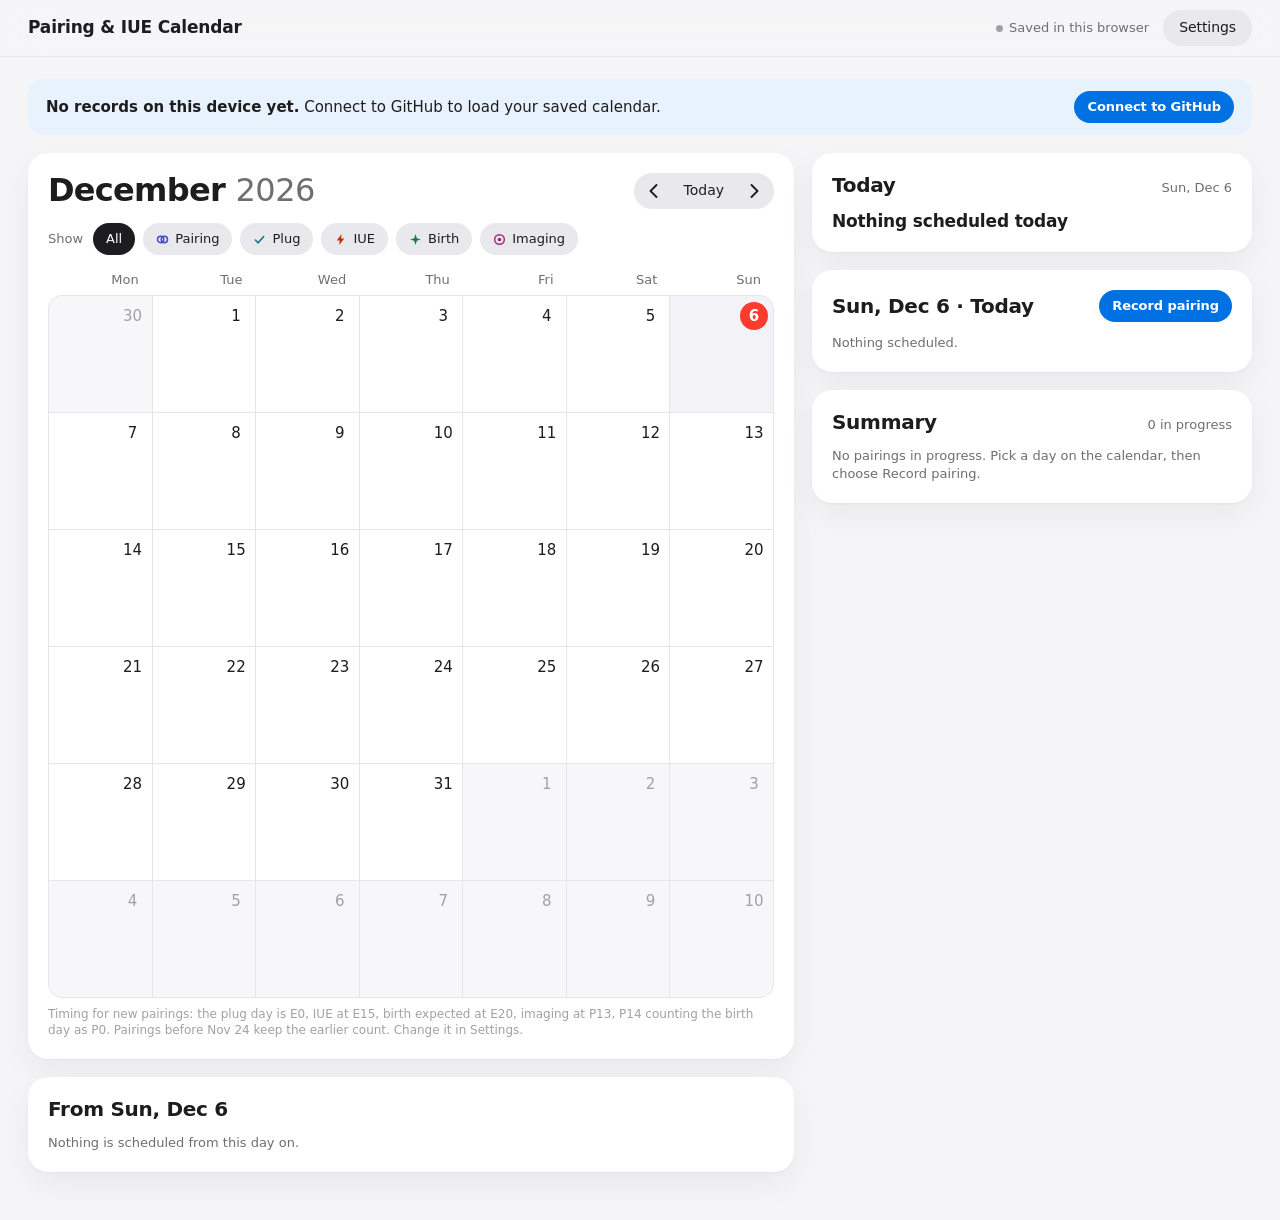
==== commit 1ed299c2: "Calendar: drop sample data, prompt to connect GitHub on a new device A device with no saved records " ====
--- a/protocol-calendar/index.html
+++ b/protocol-calendar/index.html
@@ -378,6 +378,10 @@
 tr.isdone td:first-child{font-weight:500}
 tr.isdone .task .ic{color:var(--faint)}
 @media (max-width:640px){.main{gap:14px}}
+@media (max-width:820px){
+  .field.wide{grid-template-columns:minmax(0,1fr);gap:6px;margin-bottom:16px}
+  .field.wide .inp{width:100%;min-width:0;font-size:16px}
+}
 </style>
 </head>
 <body>
@@ -392,8 +396,8 @@
 </header>
 <div class="page">
   <div class="banner" id="demoBanner" hidden>
-    <span>You’re looking at <strong>sample data</strong>. Changes made here aren’t saved.</span>
-    <button class="btn primary small" type="button" id="startBtn">Clear samples and start</button>
+    <span><strong>No records on this device yet.</strong> Connect to GitHub to load your saved calendar.</span>
+    <button class="btn primary small" type="button" id="connectBtn">Connect to GitHub</button>
   </div>
 
   <div class="banner" id="noteBanner" hidden>
@@ -598,14 +602,9 @@
   });
   return s;
 }
-function demoState(today){
-  var s=defaults(),rows=[[-57,['c2','c4'],'no'],[-50,[]],[-43,['c1'],'yes'],[-36,['c3','c5']],[-29,['c1','c2']],[-22,['c4']],[-15,['c1','c3']],[-8,['c2','c3','c5']],[-1,[]]];
-  rows.forEach(function(x,i){s.records.push({id:'demo'+i,date:addD(today,x[0]),plugs:x[1],checked:x[0]<-1,n:5,color:i%NCOL,birth:null,iue:15,img:[13,14],outcome:x[2]||null});});
-  return s;
-}
 
 var state=defaults();
-var lastCalKey='';
+var lastCalKey='',fresh=false;
 var ui={today:iso(new Date()),month:null,sel:null,focus:null,ended:false,demo:false,confirm:null,show:null,dim:90,edit:null,draft:null,nudge:false};
 ui.sel=ui.today;ui.month=ui.today.slice(0,7);
 try{var sv=JSON.parse(localStorage.getItem(VIEW)||'null');if(sv&&Array.isArray(sv.types)){ui.show={};sv.types.forEach(function(t){if(ICON[t])ui.show[t]=1;});if(Object.keys(ui.show).length===TYPES.length)ui.show=null;}if(sv&&sv.dimV===2&&Number.isFinite(sv.dim))ui.dim=Math.min(100,Math.max(0,Math.round(sv.dim)));}catch(e){}
@@ -689,7 +688,7 @@
 
 /* ---------- render ---------- */
 function render(){
-  $('demoBanner').hidden=!ui.demo;
+  $('demoBanner').hidden=!(ui.demo&&!inClaude&&!gh.cfg);
   var em=eventMap();
   renderFilters();renderCal(em);renderTodo(em);renderToday(em);renderDay(em);renderSummary();renderRule();
 }
@@ -967,7 +966,7 @@
 }
 function leaveDemo(){
   if(!ui.demo)return;
-  var cages=state.cages,proto=state.protocol;state=defaults();state.cages=cages;state.protocol=proto;ui.demo=false;ui.focus=null;
+  ui.demo=false;
 }
 function autoMigrate(){
   try{
@@ -1003,6 +1002,7 @@
 }
 function commit(){
   ui.confirm=null;
+  if(ui.demo&&state.records.length)ui.demo=false;
   if(!ui.demo){state.updatedAt=Date.now();saveLocal();queueCloud();queueGh();}
   render();
 }
@@ -1019,6 +1019,20 @@
     if(e&&e.code==='unavailable'&&!cloud.retried){cloud.retried=true;cloud.dirty=true;setTimeout(flushCloud,1500+Math.random()*1500);}
     else setSync('offline');
   }).then(function(){cloud.busy=false;if(cloud.dirty&&!cloud.retried)flushCloud();});
+}
+function adoptKeeping(remote){
+  var have={},ids={},extra,cages;
+  remote.records.forEach(function(r){have[r.date]=1;});
+  remote.cages.forEach(function(c){ids[c.id]=1;});
+  extra=state.records.filter(function(r){return !have[r.date];});
+  cages=state.cages.filter(function(c){return !ids[c.id];});
+  adopt(remote);
+  if(extra.length){
+    cages.forEach(function(c){state.cages.push({id:c.id,name:c.name,hidden:true});});
+    extra.forEach(function(r){state.records.push(r);});
+    state.updatedAt=Date.now();saveLocal();render();
+  }
+  return extra.length;
 }
 function adopt(s){state=s;ui.demo=false;if(ui.focus&&!byId(ui.focus))ui.focus=null;saveLocal();render();if($('settings').open){renderCages();renderProto();}}
 function initCloud(){
@@ -1034,7 +1048,8 @@
       return ref.get().then(function(snap){
         clearTimeout(timer);cloud.ref=ref;
         var remote=snap.exists?clean(JSON.parse(JSON.stringify(snap.data()))):null;
-        if(remote&&(ui.demo||remote.updatedAt>=state.updatedAt)){adopt(remote);setSync('synced');}
+        if(remote&&fresh&&!ui.demo){if(adoptKeeping(remote))queueCloud();else setSync('synced');}
+        else if(remote&&(ui.demo||remote.updatedAt>=state.updatedAt)){adopt(remote);setSync('synced');}
         else if(!ui.demo&&state.updatedAt>0){queueCloud();}
         else setSync(ui.demo?'ready':'synced');
         ref.onSnapshot(function(sn){
@@ -1121,17 +1136,8 @@
     var remote=await ghPull();
     if(remote&&first&&!ui.demo){
       /* first connection on this device: what is on GitHub wins, pairings only this device has are added */
-      var have={},ids={},extra,cages;
-      remote.records.forEach(function(r){have[r.date]=1;});
-      remote.cages.forEach(function(c){ids[c.id]=1;});
-      extra=state.records.filter(function(r){return !have[r.date];});
-      cages=state.cages.filter(function(c){return !ids[c.id];});
-      adopt(remote);out='loaded';
-      if(extra.length){
-        cages.forEach(function(c){state.cages.push({id:c.id,name:c.name,hidden:true});});
-        extra.forEach(function(r){state.records.push(r);});
-        state.updatedAt=Date.now();saveLocal();render();gh.dirty=true;out={merged:extra.length};
-      }
+      var kept=adoptKeeping(remote);out='loaded';
+      if(kept){gh.dirty=true;out={merged:kept};}
     }
     else if(remote&&(ui.demo||remote.updatedAt>state.updatedAt)){adopt(remote);out='loaded';}
     else if(!ui.demo&&state.updatedAt>0&&(!remote||remote.updatedAt<state.updatedAt)){gh.dirty=true;out='uploaded';}
@@ -1144,10 +1150,14 @@
 }
 document.addEventListener('visibilitychange',function(){if(!document.hidden&&gh.cfg&&Date.now()-gh.last>30000)ghRefresh();});
 function ghSay(t,err){var el=$('ghMsg');el.textContent=t;el.className='msg'+(err?' err':'');}
+function defaultRepo(){
+  var m=/^([\w-]+)\.github\.io$/i.exec(location.hostname);
+  return m?m[1]+'/MyNeuronLab-data':'';
+}
 function renderGh(){
   $('ghSection').hidden=inClaude;
   if(inClaude)return;
-  $('ghRepo').value=gh.cfg?gh.cfg.repo:'';$('ghPath').value=gh.cfg?gh.cfg.path:'calendar.json';
+  $('ghRepo').value=gh.cfg?gh.cfg.repo:defaultRepo();$('ghPath').value=gh.cfg?gh.cfg.path:'calendar.json';
   $('ghToken').value='';$('ghToken').placeholder=gh.cfg?'Saved on this device':'github_pat_…';
   $('ghConnect').textContent=gh.cfg?'Update':'Connect';$('ghDisconnect').hidden=!gh.cfg;
   ghSay(gh.cfg?'Connected to '+gh.cfg.repo+'.':'',false);
@@ -1328,13 +1338,13 @@
   state.protocol={iue:v,img:img,p0From:from};
   if(apply)state.records.forEach(function(r){if(!isDone(r)){r.iue=v;r.img=img.slice();n++;}});
   commit();renderProto();
-  protoSay(ui.demo?'Applied to the sample data. Nothing is saved until you clear the samples.':('Saved. '+(apply?n+' pairing'+(n===1?'':'s')+' in progress updated, and new':'New')+' pairings use this timing.'),false);
+  protoSay(ui.demo?'Applied. It is saved with your first pairing.':('Saved. '+(apply?n+' pairing'+(n===1?'':'s')+' in progress updated, and new':'New')+' pairings use this timing.'),false);
 });
 var nameTimer=null;
 $('cageList').addEventListener('input',function(e){
   var id=e.target.dataset.cageName;if(!id)return;
   state.cages.forEach(function(c){if(c.id===id)c.name=e.target.value.trim().slice(0,20);});
-  clearTimeout(nameTimer);nameTimer=setTimeout(function(){commit();say(ui.demo?'Sample mode: labels aren’t saved yet.':'Saved.');},350);
+  clearTimeout(nameTimer);nameTimer=setTimeout(function(){commit();say(ui.demo?'Labels are saved with your first pairing.':'Saved.');},350);
 });
 $('cageList').addEventListener('click',function(e){
   var t=e.target.closest('[data-cage-del]');if(!t)return;
@@ -1396,14 +1406,16 @@
   wipeArmed=false;this.textContent='Clear all records';
   state.records=[];ui.focus=null;ui.demo=false;commit();renderProto();say('All records cleared. Cage labels and timing are kept.');
 });
-$('startBtn').addEventListener('click',function(){
-  leaveDemo();commit();
+$('connectBtn').addEventListener('click',function(){
+  $('openSettings').click();
+  var s=$('ghSection');if(s.scrollIntoView)s.scrollIntoView({block:'start'});
+  ($('ghRepo').value?$('ghToken'):$('ghRepo')).focus();
 });
 
 /* ---------- start ---------- */
 if(inClaude){$('exportIcs').hidden=true;}
-var local=loadLocal();
-if(local){state=local;}else{state=demoState(ui.today);ui.demo=true;}
+var local=loadLocal();fresh=!local;
+if(local){state=local;}else{state=defaults();ui.demo=true;}
 var migrated=autoMigrate();
 if(migrated){
   $('noteText').textContent='Brought over '+migrated+' pairing'+(migrated===1?'':'s')+' from the old calendar. Cage numbers weren’t stored there, so they show as “?”. Open each plug-check day to set them.';
